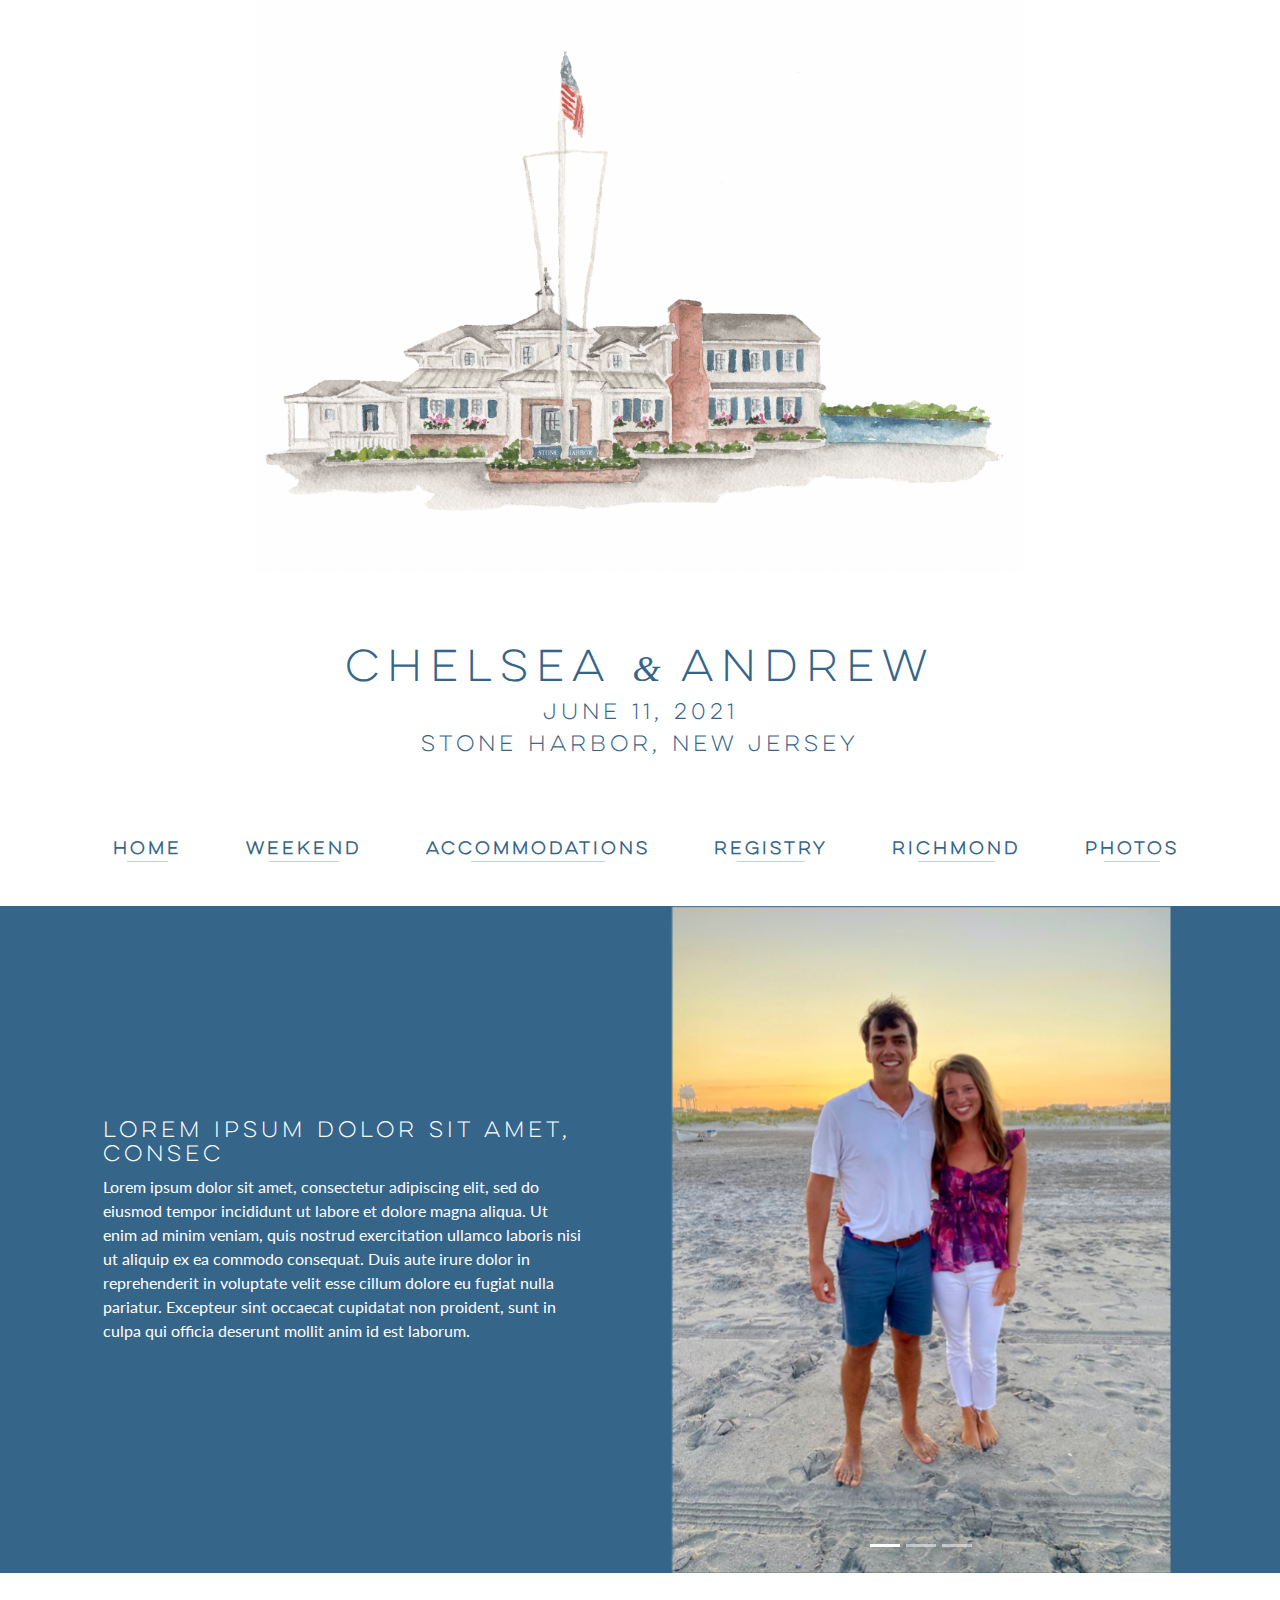
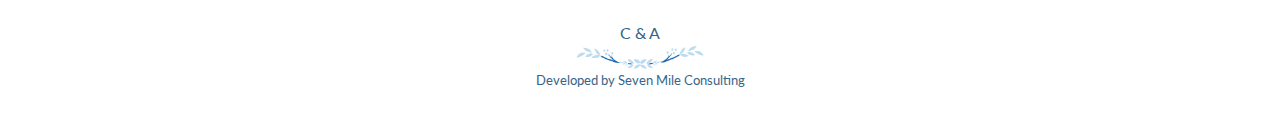
==== index.html @ e3ecc746 "first commit" ====
<!DOCTYPE html>
<html lang="en">
<head><meta charset="utf-8"><meta name="viewport" content="width=device-width, initial-scale=1.0, shrink-to-fit=no"><meta name="description" content="The wedding website of Chelsea Schuster and Andrew Hickman.  Chelsea and Andrew Hickman wedding."><meta name="author" content="Seven Mile Consulting">
	<title>Chelsea Schuster and Andrew Hickman Wedding Website</title>
	<!-- Bootstrap core CSS -->
	<link href="vendor/bootstrap/css/bootstrap.min.css" rel="stylesheet" /><!-- Custom fonts for this template -->
	<link href="https://fonts.googleapis.com/css?family=Catamaran:100,200,300,400,500,600,700,800,900" rel="stylesheet" />
	<link href="https://fonts.googleapis.com/css?family=Lato:100,100i,300,300i,400,400i,700,700i,900,900i" rel="stylesheet" /><!-- Custom styles for this template -->
	<link href="css/one-page-wonder.min.css" rel="stylesheet" type="text/css" /><!-- Favicon for browser tab-->
	<link href="img/chessyFavicon.png" rel="icon" type="image/png" />
</head>
<body><!-- Navigation -->
<div class="text-center">
 <img id="heroTop" src="img/shyc.png"/>
</div>

<header class="masthead text-center text-white">
<div class="masthead-content" id="maddieward">
<h class="container">
<h1 class="heroText">Chelsea <span class="amp">&amp;</span> Andrew</h1>

<h5 class="heroText">June 11, 2021</h5>

<h5 class="heroText">Stone Harbor, New Jersey</h5>
</header>


<nav class="navbar navbar-expand-lg navbar-dark navbar-custom">
<div class="container"><button aria-controls="navbarResponsive" aria-expanded="false" aria-label="Toggle navigation" class="navbar-toggler" data-target="#navbarResponsive" data-toggle="collapse" type="button"><!--<span class="navbar-toggler-icon"></span>--></button>
<div class="mobileMenu"></div>

<div class="mobileMenu"></div>

<div class="mobileMenu"></div>

<div class="collapse navbar-collapse" id="navbarResponsive">
<ul class="navbar-nav customNav">
	<li class="nav-item"><a class="nav-link" href="index.html">Home</a></li>
	<li class="nav-item"><a class="nav-link" href="weekend.html">Weekend</a></li>
	<li class="nav-item"><a class="nav-link" href="accommodations.html">Accommodations</a></li>
	<li class="nav-item"><a class="nav-link" href="registry.html">Registry</a></li>
	<li class="nav-item"><a class="nav-link" href="richmond.html">Richmond</a></li>
	<li class="nav-item"><a class="nav-link" href="photos.html">Photos</a></li>
</ul>
</div>
</div>
</nav>

<section class="ourStory sectionClass">
<div class="container">
<div class="row align-items-center">
<div class="col-lg-6 order-lg-1">
<div class="p-5">
<h5 class="sectionHeaders ourStoryHeader">Lorem ipsum dolor sit amet, consec</h5>

<p class="ourStoryParagraph">Lorem ipsum dolor sit amet, consectetur adipiscing elit, sed do eiusmod tempor incididunt ut labore et dolore magna aliqua. Ut enim ad minim veniam, quis nostrud exercitation ullamco laboris nisi ut aliquip ex ea commodo consequat. Duis aute irure dolor in reprehenderit in voluptate velit esse cillum dolore eu fugiat nulla pariatur. Excepteur sint occaecat cupidatat non proident, sunt in culpa qui officia deserunt mollit anim id est laborum.</p>
</div>
</div>

<div class="col-lg-6 order-lg-1">
<div class="carousel slide" data-ride="carousel" id="carouselExampleIndicators">
<ol class="carousel-indicators">
	<li class="active" data-slide-to="0" data-target="#carouselExampleIndicators"></li>
	<li data-slide-to="1" data-target="#carouselExampleIndicators"></li>
	<li data-slide-to="2" data-target="#carouselExampleIndicators"></li>
</ol>

<div class="carousel-inner">
<div class="carousel-item active"><img alt="First slide" class="d-block w-100" src="img/carousel1.png" /></div>

<div class="carousel-item"><img alt="Second slide" class="d-block w-100" src="img/carousel2.png" /></div>

<div class="carousel-item"><img alt="Third slide" class="d-block w-100" src="img/carousel3.png" /></div>
</div>
<a class="carousel-control-prev" data-slide="prev" href="#carouselExampleIndicators" role="button"><span class="sr-only">Previous</span> </a> <a class="carousel-control-next" data-slide="next" href="#carouselExampleIndicators" role="button"> <span class="sr-only">Next</span> </a></div>
</div>
</div>
</div>
</section>
<!-- Footer -->

<footer class="py-5 bg-footer">
<div class="container">
<p class="text-center footerP">C &amp; A</p>
<img class="stemsFooter" src="img/flowerStemsHrz.png" />
<p class="m-0 text-center small footerP">Developed by Seven Mile Consulting</p>
</div>
<!-- /.container --></footer>
<!-- Bootstrap core JavaScript --><script src="vendor/jquery/jquery.min.js"></script><script src="vendor/bootstrap/js/bootstrap.bundle.min.js"></script><script src="index.js"></script></body>
</html>
---- css/one-page-wonder.min.css ----
@media only screen and (max-width: 575px) {.ourStory{ padding-top:40px !important;}      .rowHeaders{font-size:22px;font-weight:450;}      .weekendHeader     {font-size:1.5rem;font-weight:bold;}      .sectionClass     {padding-top:100px;}      .ourStoryParagraph     {padding-left:40px;padding-right:40px;}      .ourStoryHeader     {padding-left:40px;padding-right:40px;}      .text-center     {padding-left:10px;padding-right:10px;}      .p-5     {padding:0 !important;}      .weekendCols     {padding-left:20px;padding-top:25px;padding-bottom:25px;}      .photoCols     {padding-top:0px !important;padding-bottom:0px !important;}      .schedRows hr{width: 60%;border-bottom:1px solid rgb(190,211,228);}      .schedContainers   {margin-top:0px;}    .customNav{padding-left:11px !important;}    .photosPhotoWrapper   {padding-top:50px;width: 95vw;height: 100%;overflow: hidden;}    .photosPhoto   {background-size: cover;background-repeat: no-repeat;width: 90vw;height: 100vw;margin: 0 auto;}    .photoText{display:none;}    .photoTextMobile{padding-top:10px;font-size:20px;}    .schedRows   {margin-bottom:0px;}    }        @media only screen and (min-width: 576px) {.ourStory{ padding-top:0px !important;}      .rowHeaders   {font-size:25px;}      .sectionClass     {padding-top:50px;}    .schedRows   {margin-bottom:50px;}      .customNav{padding-left:11px !important;}      .col-sm-6     {max-width:100%;}    .photoText{display:none;}      .photoTextMobile{padding-top:10px;font-size:20px;}    .photosPhotoWrapper   {width: 500px;height: 575px;overflow: hidden;}    .photosPhoto   {background-size: cover;background-repeat: no-repeat;width: 500px;height: 500px;margin: 0 auto;}      .rightCol   {border-left:1px solid rgb(54,101,138);padding-top:0px;}    #carouselExampleIndicators   {width: 500px;margin:0 auto;}    }        @media only screen and (min-width: 768px) {.photosPhotoWrapper { width: 500px;height: 575px;overflow: hidden;}    .photosPhoto   {background-size: cover;background-repeat: no-repeat;width: 500px;height: 500px;margin: 0 auto;}    }         @media only screen and (min-width: 992px) {.rowHeaders { font-size:28px;}            .col-sm-6     {max-width:50%;}   .customNav  {margin:0 auto;padding-left:11px !important;}    .photosPhotoWrapper   {width: 500px;height: 500px;overflow: hidden;}    .photosPhoto   {background-size: cover;background-repeat: no-repeat;width: 500px;height: 500px;margin: 0 auto;}      #heroTop     {width:600px;}      #heroBottom     {width:500px;margin-top:-40px;}      header.masthead{padding-top:100px;padding-bottom: 5rem;}      header.masthead .masthead-content .masthead-heading{font-size: 4rem;}      header.masthead .masthead-content .masthead-subheading{font-size: 2rem;}      .nav-link     {padding-left:2rem !important;padding-right:2rem !important;}      .nav-link:after     {content: "";display: block;margin: 0 auto;width: 60%;margin-bottom: 20px;border-bottom:1px solid rgb(190,211,228);}      .photoText{display:block;}    .schedContainers   {margin-top:10%;}    .navbar-custom{padding-top: 1rem;padding-bottom: 1rem;background-color: rgba(255,255,255, 0.7);}        .navbar-custom .navbar-brand{text-transform: uppercase;font-size: 1rem;letter-spacing: 0.1rem;font-weight: 600;color:rgb(54,101,138);}        .navbar-custom .navbar-nav .nav-item .nav-link{text-transform: uppercase;font-size: 1rem;font-weight: 600;color:rgb(54,101,138);font-family:'LuloCleanOne';}    }         @media only screen and (min-width: 1200px) {}            @font-face {font-family: LuloCleanOne;src: url(../fonts/LuloCleanOne.otf) format("opentype");;}    html,body{overflow-x: hidden;font-family: 'Lato';}        h1,    h2,    h3,    h4,    h5,    h6{font-family: 'LuloCleanOne';}        .btn-xl{text-transform: uppercase;padding: 1.5rem 3rem;font-size: 0.9rem;font-weight: 700;letter-spacing: 0.1rem;}        .bg-footer > div > p{color:rgb(46,46,46);}        .rounded-pill{border-radius: 5rem;}        .navbar-custom{padding-top: 1rem;padding-bottom: 1rem;background-color: rgba(255,255,255, 0.7);}        .navbar-custom .navbar-brand{text-transform: uppercase;font-size: 1rem;letter-spacing: 0.1rem;font-weight: 600;color:rgb(54,101,138);}        .navbar-custom .navbar-nav .nav-item .nav-link{text-transform: uppercase;font-size: 1rem;font-weight: 600;color:rgb(54,101,138);font-family:'LuloCleanOne';}        header.masthead{position: relative;overflow: hidden;padding-top:72px;padding-bottom: 3rem;background-color:white;}        #heroTop   {width:60vw;}        #heroBottom   {width:50vw;margin-top:-5px;}        header.masthead .masthead-content{z-index: 1;position: relative;}        header.masthead .masthead-content .masthead-heading{font-size: 3rem;color:rgba(54,101,138, 0.7);}        header.masthead .masthead-content .masthead-subheading{font-size: 1.5rem;color:rgba(190, 211, 228, 0.7);}    .bg-primary{background-color: #ee0979 !important;}        .btn-primary{background-color: #ee0979;border-color: #ee0979;}        .btn-primary:active, .btn-primary:focus, .btn-primary:hover{background-color: #bd0760 !important;border-color: #bd0760 !important;}        .btn-primary:focus{box-shadow: 0 0 0 0.2rem rgba(238, 9, 121, 0.5);}        .btn-secondary{background-color: #ff6a00;border-color: #ff6a00;}        .btn-secondary:active, .btn-secondary:focus, .btn-secondary:hover{background-color: #cc5500 !important;border-color: #cc5500 !important;}        .btn-secondary:focus{box-shadow: 0 0 0 0.2rem rgba(255, 106, 0, 0.5);}        .ourStory   {background-color:rgb(54,101,138);color:white;}        .weekend   {background-color:white;color:rgb(54,101,138);}        .Accommodations   {color:rgb(54,101,138);}        .registry   {color:rgb(54,101,138);}        .photos   {color:rgb(54,101,138);}    .map   {color:rgb(54,101,138);}        .iframeClass   {pointer-events:none;}        .iframeClass   {width:100%;}        .weekendHeader   {text-align:center;}      .heroText   {color:rgb(54,101,138);font-family:'LuloCleanOne';position:relative;}        .sectionHeaders   {color:white;font-family:'LuloCleanOne';}    .mobileMenu   {width: 35px;height: 5px;background-color: rgb(54,101,138);margin: 6px 0;}    .navbar-toggler   {outline-color:transparent !important;}    .collapsed   {outline-color:transparent !important;}    #carouselExampleIndicators   {margin:0 auto;}    .stemsBottom   {display:block;margin:0 auto;width:20vw;padding-bottom:5px;}    .rowText   {font-size:18px;color:rgb(54,101,138);}    .weekendCols   {text-align: center;margin:0 auto;}    .richmondCols   {text-align: center;padding-right:50px;padding-left:50px;}    .richmondContainers:after   {content: "";display: block;margin: 0 auto;width: 60%;margin-bottom: 20px;border-bottom:1px solid rgb(190,211,228);}    .stemsFooter   {transform:rotate(180deg);width:10vw;display:block;margin:0 auto;}    .footerP   {color:rgb(54,101,138) !important;margin-bottom:0 !important;}    .buttonCal   {width:50%;background: 0 0;border: 1px solid rgb(54,101,138);color:rgb(54,101,138);margin:5px;}    .buttonReg   {width:50%;background: 0 0;border: 1px solid rgb(54,101,138);background-color:rgb(54,101,138);color:white;margin:5px;}    .buttonReg:hover   {color:white;text-decoration:none;}    .row   {margin-right:0px;}    .schedPhotoWrapper   {width: 150px;height: 150px;border-radius: 50%;overflow: hidden;margin: 0 auto 30px auto;}        .schedPhoto   {background-size: cover;background-position: center;background-repeat: no-repeat;width: 150px;height: 150px;margin: auto;}    .regPhotoWrapper   {width: 200px;height: 200px;overflow: hidden;margin: 0 auto 30px auto;}    .regPhoto   {background-size: cover;background-position: center;background-repeat: no-repeat;width: 200px;height: 200px;margin: auto;}    .photosCenter   {background-position: center;}    .photosBottom   {background-position: center bottom;}    .photosTop   {background-position: center top;}        .photoText   {padding-top:40%;}    .amp{font-family:Baskerville,"Goudy Old Style","Palatino","Book Antiqua",serif;font-size:90%;font-style:italic;}   .container{padding-left:0px;padding-right:0px;}   .col-lg-6{padding-left:0px;padding-right:0px;}   .richmondText  {font-size:14px;font-style:italic;}
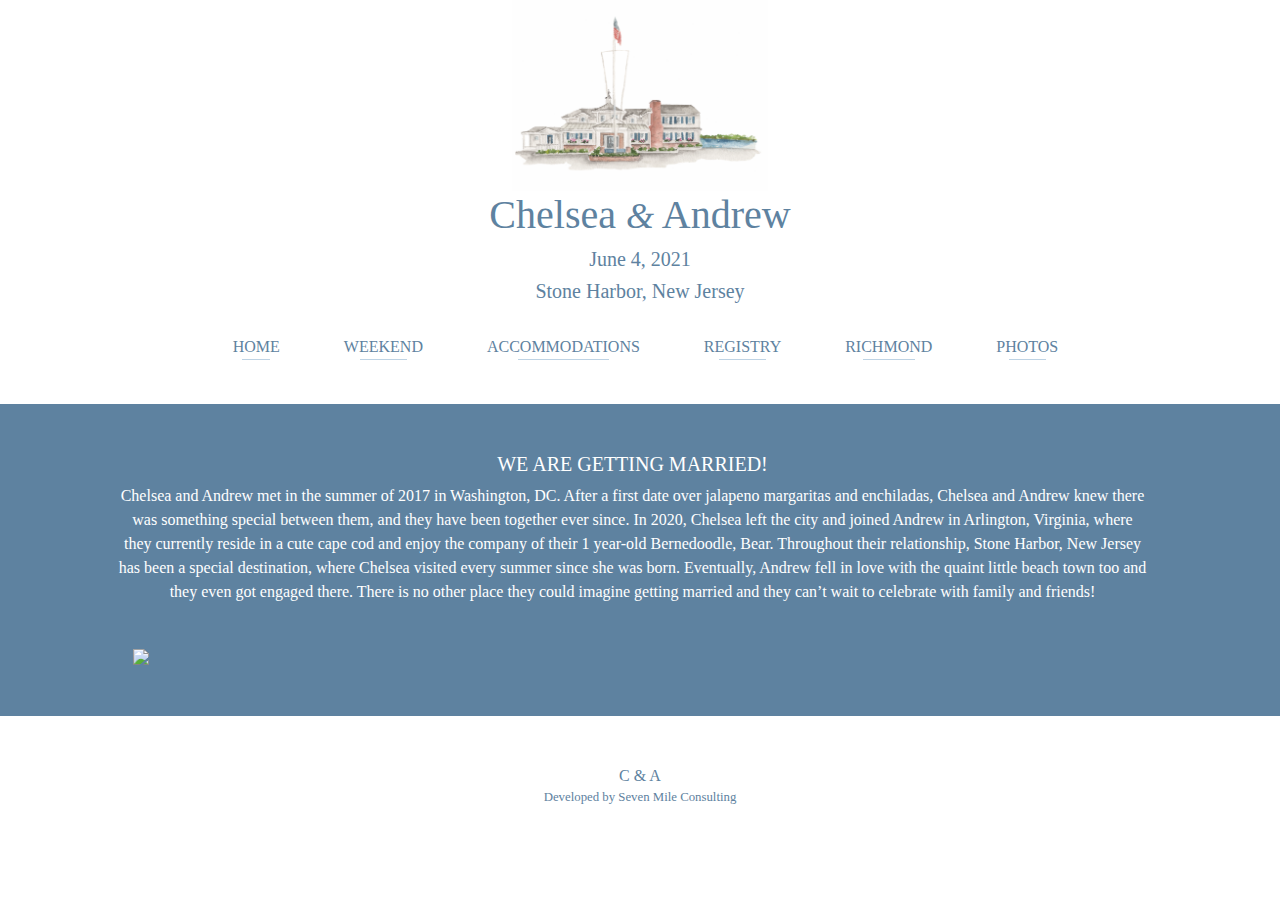
==== commit 8d75bb5b: "first round of changes" ====
--- a/index.html
+++ b/index.html
@@ -10,79 +10,78 @@
 	<link href="img/chessyFavicon.png" rel="icon" type="image/png" />
 </head>
 <body><!-- Navigation -->
+
+<header class="text-center text-white">
+
 <div class="text-center">
- <img id="heroTop" src="img/shyc.png"/>
-</div>
-
-<header class="masthead text-center text-white">
+	<img class="clubhouseimg" src="img/shyc.png"/>
+   </div>
+   
 <div class="masthead-content" id="maddieward">
 <h class="container">
 <h1 class="heroText">Chelsea <span class="amp">&amp;</span> Andrew</h1>
 
-<h5 class="heroText">June 11, 2021</h5>
+<h5 class="heroText">June 4, 2021</h5>
 
 <h5 class="heroText">Stone Harbor, New Jersey</h5>
 </header>
 
-
 <nav class="navbar navbar-expand-lg navbar-dark navbar-custom">
-<div class="container"><button aria-controls="navbarResponsive" aria-expanded="false" aria-label="Toggle navigation" class="navbar-toggler" data-target="#navbarResponsive" data-toggle="collapse" type="button"><!--<span class="navbar-toggler-icon"></span>--></button>
-<div class="mobileMenu"></div>
-
-<div class="mobileMenu"></div>
-
-<div class="mobileMenu"></div>
-
-<div class="collapse navbar-collapse" id="navbarResponsive">
-<ul class="navbar-nav customNav">
-	<li class="nav-item"><a class="nav-link" href="index.html">Home</a></li>
-	<li class="nav-item"><a class="nav-link" href="weekend.html">Weekend</a></li>
-	<li class="nav-item"><a class="nav-link" href="accommodations.html">Accommodations</a></li>
-	<li class="nav-item"><a class="nav-link" href="registry.html">Registry</a></li>
-	<li class="nav-item"><a class="nav-link" href="richmond.html">Richmond</a></li>
-	<li class="nav-item"><a class="nav-link" href="photos.html">Photos</a></li>
-</ul>
-</div>
-</div>
-</nav>
+	<div class="container">
+	  <button class="navbar-toggler" type="button" data-toggle="collapse" data-target="#navbarResponsive" aria-controls="navbarResponsive" aria-expanded="false" aria-label="Toggle navigation">
+		<!--<span class="navbar-toggler-icon"></span>-->
+		  <div class="mobileMenu"></div>
+		  <div class="mobileMenu"></div>
+		  <div class="mobileMenu"></div>
+	  </button>
+	  <div class="collapse navbar-collapse" id="navbarResponsive">
+		<ul class="navbar-nav customNav">
+		  <li class="nav-item">
+			  <a class="nav-link" href="index.html">Home</a>
+		  </li>
+		  <li class="nav-item">
+			<a class="nav-link" href="weekend.html">Weekend</a>
+		  </li>
+		  <li class="nav-item">
+			<a class="nav-link" href="accommodations.html">Accommodations</a>
+		  </li>
+		  <li class="nav-item">
+			<a class="nav-link" href="registry.html">Registry</a>
+		  </li>
+		  <li class="nav-item">
+			<a class="nav-link" href="richmond.html">Richmond</a>
+		  </li>
+		  <li class="nav-item">
+			  <a class="nav-link" href="photos.html">Photos</a>
+			</li>
+		</ul>
+	  </div>
+	</div>
+  </nav>
 
 <section class="ourStory sectionClass">
 <div class="container">
-<div class="row align-items-center">
-<div class="col-lg-6 order-lg-1">
-<div class="p-5">
-<h5 class="sectionHeaders ourStoryHeader">Lorem ipsum dolor sit amet, consec</h5>
+	<div class="row align-items-center">
+	<div class="col-lg-12 order-lg-1">
+	<div class="p-5">
+	<h5 class="sectionHeaders ourStoryHeader text-center">WE ARE GETTING MARRIED!</h5>
 
-<p class="ourStoryParagraph">Lorem ipsum dolor sit amet, consectetur adipiscing elit, sed do eiusmod tempor incididunt ut labore et dolore magna aliqua. Ut enim ad minim veniam, quis nostrud exercitation ullamco laboris nisi ut aliquip ex ea commodo consequat. Duis aute irure dolor in reprehenderit in voluptate velit esse cillum dolore eu fugiat nulla pariatur. Excepteur sint occaecat cupidatat non proident, sunt in culpa qui officia deserunt mollit anim id est laborum.</p>
+	<p class="ourStoryParagraph text-center">Chelsea and Andrew met in the summer of 2017 in Washington, DC. After a first date over jalapeno margaritas and enchiladas, Chelsea and Andrew knew there was something special between them, and they have been together ever since. In 2020, Chelsea left the city and joined Andrew in Arlington, Virginia, where they currently reside in a cute cape cod and enjoy the company of their 1 year-old Bernedoodle, Bear. Throughout their relationship, Stone Harbor, New Jersey has been a special destination, where Chelsea visited every summer since she was born. Eventually, Andrew fell in love with the quaint little beach town too and they even got engaged there. There is no other place they could imagine getting married and they can’t wait to celebrate with family and friends! </p>
+	<br>
+	<div class="col-lg-12 order-lg-1">
+		<img class="boatPicHome text-center" src='img/chelsea-andrew-peeks-014.jpg'></img>
+	</div>
+</div>		
+</div>
 </div>
 </div>
 
-<div class="col-lg-6 order-lg-1">
-<div class="carousel slide" data-ride="carousel" id="carouselExampleIndicators">
-<ol class="carousel-indicators">
-	<li class="active" data-slide-to="0" data-target="#carouselExampleIndicators"></li>
-	<li data-slide-to="1" data-target="#carouselExampleIndicators"></li>
-	<li data-slide-to="2" data-target="#carouselExampleIndicators"></li>
-</ol>
-
-<div class="carousel-inner">
-<div class="carousel-item active"><img alt="First slide" class="d-block w-100" src="img/carousel1.png" /></div>
-
-<div class="carousel-item"><img alt="Second slide" class="d-block w-100" src="img/carousel2.png" /></div>
-
-<div class="carousel-item"><img alt="Third slide" class="d-block w-100" src="img/carousel3.png" /></div>
-</div>
-<a class="carousel-control-prev" data-slide="prev" href="#carouselExampleIndicators" role="button"><span class="sr-only">Previous</span> </a> <a class="carousel-control-next" data-slide="next" href="#carouselExampleIndicators" role="button"> <span class="sr-only">Next</span> </a></div>
-</div>
-</div>
-</div>
 </section>
 <!-- Footer -->
 
 <footer class="py-5 bg-footer">
 <div class="container">
 <p class="text-center footerP">C &amp; A</p>
-<img class="stemsFooter" src="img/flowerStemsHrz.png" />
 <p class="m-0 text-center small footerP">Developed by Seven Mile Consulting</p>
 </div>
 <!-- /.container --></footer>
--- a/css/one-page-wonder.min.css
+++ b/css/one-page-wonder.min.css
@@ -1 +1 @@
-         @media only screen and (max-width: 575px) {.ourStory{ padding-top:40px !important;}      .rowHeaders{font-size:22px;font-weight:450;}      .weekendHeader     {font-size:1.5rem;font-weight:bold;}      .sectionClass     {padding-top:100px;}      .ourStoryParagraph     {padding-left:40px;padding-right:40px;}      .ourStoryHeader     {padding-left:40px;padding-right:40px;}      .text-center     {padding-left:10px;padding-right:10px;}      .p-5     {padding:0 !important;}      .weekendCols     {padding-left:20px;padding-top:25px;padding-bottom:25px;}      .photoCols     {padding-top:0px !important;padding-bottom:0px !important;}      .schedRows hr{width: 60%;border-bottom:1px solid rgb(190,211,228);}      .schedContainers   {margin-top:0px;}    .customNav{padding-left:11px !important;}    .photosPhotoWrapper   {padding-top:50px;width: 95vw;height: 100%;overflow: hidden;}    .photosPhoto   {background-size: cover;background-repeat: no-repeat;width: 90vw;height: 100vw;margin: 0 auto;}    .photoText{display:none;}    .photoTextMobile{padding-top:10px;font-size:20px;}    .schedRows   {margin-bottom:0px;}    }        @media only screen and (min-width: 576px) {.ourStory{ padding-top:0px !important;}      .rowHeaders   {font-size:25px;}      .sectionClass     {padding-top:50px;}    .schedRows   {margin-bottom:50px;}      .customNav{padding-left:11px !important;}      .col-sm-6     {max-width:100%;}    .photoText{display:none;}      .photoTextMobile{padding-top:10px;font-size:20px;}    .photosPhotoWrapper   {width: 500px;height: 575px;overflow: hidden;}    .photosPhoto   {background-size: cover;background-repeat: no-repeat;width: 500px;height: 500px;margin: 0 auto;}      .rightCol   {border-left:1px solid rgb(54,101,138);padding-top:0px;}    #carouselExampleIndicators   {width: 500px;margin:0 auto;}    }        @media only screen and (min-width: 768px) {.photosPhotoWrapper { width: 500px;height: 575px;overflow: hidden;}    .photosPhoto   {background-size: cover;background-repeat: no-repeat;width: 500px;height: 500px;margin: 0 auto;}    }         @media only screen and (min-width: 992px) {.rowHeaders { font-size:28px;}            .col-sm-6     {max-width:50%;}   .customNav  {margin:0 auto;padding-left:11px !important;}    .photosPhotoWrapper   {width: 500px;height: 500px;overflow: hidden;}    .photosPhoto   {background-size: cover;background-repeat: no-repeat;width: 500px;height: 500px;margin: 0 auto;}      #heroTop     {width:600px;}      #heroBottom     {width:500px;margin-top:-40px;}      header.masthead{padding-top:100px;padding-bottom: 5rem;}      header.masthead .masthead-content .masthead-heading{font-size: 4rem;}      header.masthead .masthead-content .masthead-subheading{font-size: 2rem;}      .nav-link     {padding-left:2rem !important;padding-right:2rem !important;}      .nav-link:after     {content: "";display: block;margin: 0 auto;width: 60%;margin-bottom: 20px;border-bottom:1px solid rgb(190,211,228);}      .photoText{display:block;}    .schedContainers   {margin-top:10%;}    .navbar-custom{padding-top: 1rem;padding-bottom: 1rem;background-color: rgba(255,255,255, 0.7);}        .navbar-custom .navbar-brand{text-transform: uppercase;font-size: 1rem;letter-spacing: 0.1rem;font-weight: 600;color:rgb(54,101,138);}        .navbar-custom .navbar-nav .nav-item .nav-link{text-transform: uppercase;font-size: 1rem;font-weight: 600;color:rgb(54,101,138);font-family:'LuloCleanOne';}    }         @media only screen and (min-width: 1200px) {}            @font-face {font-family: LuloCleanOne;src: url(../fonts/LuloCleanOne.otf) format("opentype");;}    html,body{overflow-x: hidden;font-family: 'Lato';}        h1,    h2,    h3,    h4,    h5,    h6{font-family: 'LuloCleanOne';}        .btn-xl{text-transform: uppercase;padding: 1.5rem 3rem;font-size: 0.9rem;font-weight: 700;letter-spacing: 0.1rem;}        .bg-footer > div > p{color:rgb(46,46,46);}        .rounded-pill{border-radius: 5rem;}        .navbar-custom{padding-top: 1rem;padding-bottom: 1rem;background-color: rgba(255,255,255, 0.7);}        .navbar-custom .navbar-brand{text-transform: uppercase;font-size: 1rem;letter-spacing: 0.1rem;font-weight: 600;color:rgb(54,101,138);}        .navbar-custom .navbar-nav .nav-item .nav-link{text-transform: uppercase;font-size: 1rem;font-weight: 600;color:rgb(54,101,138);font-family:'LuloCleanOne';}        header.masthead{position: relative;overflow: hidden;padding-top:72px;padding-bottom: 3rem;background-color:white;}        #heroTop   {width:60vw;}        #heroBottom   {width:50vw;margin-top:-5px;}        header.masthead .masthead-content{z-index: 1;position: relative;}        header.masthead .masthead-content .masthead-heading{font-size: 3rem;color:rgba(54,101,138, 0.7);}        header.masthead .masthead-content .masthead-subheading{font-size: 1.5rem;color:rgba(190, 211, 228, 0.7);}    .bg-primary{background-color: #ee0979 !important;}        .btn-primary{background-color: #ee0979;border-color: #ee0979;}        .btn-primary:active, .btn-primary:focus, .btn-primary:hover{background-color: #bd0760 !important;border-color: #bd0760 !important;}        .btn-primary:focus{box-shadow: 0 0 0 0.2rem rgba(238, 9, 121, 0.5);}        .btn-secondary{background-color: #ff6a00;border-color: #ff6a00;}        .btn-secondary:active, .btn-secondary:focus, .btn-secondary:hover{background-color: #cc5500 !important;border-color: #cc5500 !important;}        .btn-secondary:focus{box-shadow: 0 0 0 0.2rem rgba(255, 106, 0, 0.5);}        .ourStory   {background-color:rgb(54,101,138);color:white;}        .weekend   {background-color:white;color:rgb(54,101,138);}        .Accommodations   {color:rgb(54,101,138);}        .registry   {color:rgb(54,101,138);}        .photos   {color:rgb(54,101,138);}    .map   {color:rgb(54,101,138);}        .iframeClass   {pointer-events:none;}        .iframeClass   {width:100%;}        .weekendHeader   {text-align:center;}      .heroText   {color:rgb(54,101,138);font-family:'LuloCleanOne';position:relative;}        .sectionHeaders   {color:white;font-family:'LuloCleanOne';}    .mobileMenu   {width: 35px;height: 5px;background-color: rgb(54,101,138);margin: 6px 0;}    .navbar-toggler   {outline-color:transparent !important;}    .collapsed   {outline-color:transparent !important;}    #carouselExampleIndicators   {margin:0 auto;}    .stemsBottom   {display:block;margin:0 auto;width:20vw;padding-bottom:5px;}    .rowText   {font-size:18px;color:rgb(54,101,138);}    .weekendCols   {text-align: center;margin:0 auto;}    .richmondCols   {text-align: center;padding-right:50px;padding-left:50px;}    .richmondContainers:after   {content: "";display: block;margin: 0 auto;width: 60%;margin-bottom: 20px;border-bottom:1px solid rgb(190,211,228);}    .stemsFooter   {transform:rotate(180deg);width:10vw;display:block;margin:0 auto;}    .footerP   {color:rgb(54,101,138) !important;margin-bottom:0 !important;}    .buttonCal   {width:50%;background: 0 0;border: 1px solid rgb(54,101,138);color:rgb(54,101,138);margin:5px;}    .buttonReg   {width:50%;background: 0 0;border: 1px solid rgb(54,101,138);background-color:rgb(54,101,138);color:white;margin:5px;}    .buttonReg:hover   {color:white;text-decoration:none;}    .row   {margin-right:0px;}    .schedPhotoWrapper   {width: 150px;height: 150px;border-radius: 50%;overflow: hidden;margin: 0 auto 30px auto;}        .schedPhoto   {background-size: cover;background-position: center;background-repeat: no-repeat;width: 150px;height: 150px;margin: auto;}    .regPhotoWrapper   {width: 200px;height: 200px;overflow: hidden;margin: 0 auto 30px auto;}    .regPhoto   {background-size: cover;background-position: center;background-repeat: no-repeat;width: 200px;height: 200px;margin: auto;}    .photosCenter   {background-position: center;}    .photosBottom   {background-position: center bottom;}    .photosTop   {background-position: center top;}        .photoText   {padding-top:40%;}    .amp{font-family:Baskerville,"Goudy Old Style","Palatino","Book Antiqua",serif;font-size:90%;font-style:italic;}   .container{padding-left:0px;padding-right:0px;}   .col-lg-6{padding-left:0px;padding-right:0px;}   .richmondText  {font-size:14px;font-style:italic;}+         @media only screen and (max-width: 575px) {.clubhouseimg { width:50vw;}      .ourStory{padding-top:40px !important;}      .rowHeaders{font-size:22px;font-weight:450;}      .weekendHeader     {font-size:1.5rem;font-weight:bold;}      .sectionClass     {padding-top:100px;}      .ourStoryParagraph     {padding-left:40px;padding-right:40px;}      .ourStoryHeader     {padding-left:40px;padding-right:40px;}      .text-center     {padding-left:10px;padding-right:10px;}      .p-5     {padding:0 !important;}      .weekendCols     {padding-left:20px;padding-top:25px;padding-bottom:25px;}      .photoCols     {padding-top:0px !important;padding-bottom:0px !important;}      .schedRows hr{width: 60%;border-bottom:1px solid rgb(190,211,228);}      .schedContainers   {margin-top:0px;}    .customNav{padding-left:11px !important;}    .photosPhotoWrapper   {padding-top:50px;width: 95vw;height: 100%;overflow: hidden;}    .photosPhoto   {background-size: cover;background-repeat: no-repeat;width: 90vw;height: 100vw;margin: 0 auto;}    .photoText{display:none;}    .photoTextMobile{padding-top:10px;font-size:20px;}    .schedRows   {margin-bottom:0px;}    }        @media only screen and (min-width: 576px) {.clubhouseimg { width:40vw;}      .ourStory{padding-top:0px !important;}      .rowHeaders   {font-size:25px;}      .sectionClass     {padding-top:50px;}    .schedRows   {margin-bottom:50px;}      .customNav{padding-left:11px !important;}      .col-sm-6     {max-width:100%;}    .photoText{display:none;}      .photoTextMobile{padding-top:10px;font-size:20px;}    .photosPhotoWrapper   {width: 500px;height: 575px;overflow: hidden;}    .photosPhoto   {background-size: cover;background-repeat: no-repeat;width: 500px;height: 500px;margin: 0 auto;}      .rightCol   {border-left:1px solid #5E82A0;padding-top:0px;}    #carouselExampleIndicators   {width: 500px;margin:0 auto;}    }        @media only screen and (min-width: 768px) {.clubhouseimg { width:25vw;}    .photosPhotoWrapper   {width: 500px;height: 575px;overflow: hidden;}    .photosPhoto   {background-size: cover;background-repeat: no-repeat;width: 500px;height: 500px;margin: 0 auto;}    }         @media only screen and (min-width: 992px) {.clubhouseimg { width:20vw;}    .rowHeaders   {font-size:28px;}            .col-sm-6     {max-width:50%;}   .customNav  {margin:0 auto;padding-left:11px !important;}    .photosPhotoWrapper   {width: 500px;height: 500px;overflow: hidden;}    .photosPhoto   {background-size: cover;background-repeat: no-repeat;width: 500px;height: 500px;margin: 0 auto;}      #heroTop     {width:600px;}      #heroBottom     {width:500px;margin-top:-40px;}      header.masthead{padding-top:100px;padding-bottom: 5rem;}      header.masthead .masthead-content .masthead-heading{font-size: 4rem;}      header.masthead .masthead-content .masthead-subheading{font-size: 2rem;}      .nav-link     {padding-left:2rem !important;padding-right:2rem !important;}      .nav-link:after     {content: "";display: block;margin: 0 auto;width: 60%;margin-bottom: 20px;border-bottom:1px solid rgb(190,211,228);}      .photoText{display:block;}    .schedContainers   {margin-top:10%;}    .navbar-custom{padding-top: 1rem;padding-bottom: 1rem;background-color: rgba(255,255,255, 0.7);}        .navbar-custom .navbar-brand{text-transform: uppercase;font-size: 1rem;letter-spacing: 0.1rem;font-weight: 500;color:#5E82A0;}        .navbar-custom .navbar-nav .nav-item .nav-link{text-transform: uppercase;font-size: 1rem;font-weight: 500;color:#5E82A0;font-family:Baskerville,"Goudy Old Style","Palatino","Book Antiqua",serif;}    }         @media only screen and (min-width: 1200px) {}    .boatPicHome   {width:100%;}        @font-face {font-family:Baskerville,"Goudy Old Style","Palatino","Book Antiqua",serif;src: url(../fonts/LuloCleanOne.otf) format("opentype");;}    html,body{overflow-x: hidden;font-family:Baskerville,"Goudy Old Style","Palatino","Book Antiqua",serif;}        h1,    h2,    h3,    h4,    h5,    h6{font-family:Baskerville,"Goudy Old Style","Palatino","Book Antiqua",serif;}        .btn-xl{text-transform: uppercase;padding: 1.5rem 3rem;font-size: 0.9rem;font-weight: 700;letter-spacing: 0.1rem;}        .bg-footer > div > p{color:rgb(46,46,46);}        .rounded-pill{border-radius: 5rem;}        .navbar-custom{padding-top: 1rem;padding-bottom: 1rem;background-color: rgba(255,255,255, 0.7);}        .navbar-custom .navbar-brand{text-transform: uppercase;font-size: 1rem;letter-spacing: 0.1rem;font-weight: 500;color:#5E82A0;}        .navbar-custom .navbar-nav .nav-item .nav-link{text-transform: uppercase;font-size: 1rem;font-weight: 500;color:#5E82A0;font-family:Baskerville,"Goudy Old Style","Palatino","Book Antiqua",serif;}        header.masthead{position: relative;overflow: hidden;padding-top:72px;padding-bottom: 3rem;background-color:white;}        #heroTop   {width:60vw;}        #heroBottom   {width:50vw;margin-top:-5px;}        header.masthead .masthead-content{z-index: 1;position: relative;}        header.masthead .masthead-content .masthead-heading{font-size: 3rem;color:rgba(54,101,138, 0.7);}        header.masthead .masthead-content .masthead-subheading{font-size: 1.5rem;color:rgba(190, 211, 228, 0.7);}    .bg-primary{background-color: #ee0979 !important;}        .btn-primary{background-color: #ee0979;border-color: #ee0979;}        .btn-primary:active, .btn-primary:focus, .btn-primary:hover{background-color: #bd0760 !important;border-color: #bd0760 !important;}        .btn-primary:focus{box-shadow: 0 0 0 0.2rem rgba(238, 9, 121, 0.5);}        .btn-secondary{background-color: #ff6a00;border-color: #ff6a00;}        .btn-secondary:active, .btn-secondary:focus, .btn-secondary:hover{background-color: #cc5500 !important;border-color: #cc5500 !important;}        .btn-secondary:focus{box-shadow: 0 0 0 0.2rem rgba(255, 106, 0, 0.5);}        .ourStory   {background-color:#5E82A0;color:white;}        .weekend   {background-color:white;color:#5E82A0;}        .Accommodations   {color:#5E82A0;}        .registry   {color:#5E82A0;}        .photos   {color:#5E82A0;}    .map   {color:#5E82A0;}        .iframeClass   {pointer-events:none;}        .iframeClass   {width:100%;}        .weekendHeader   {text-align:center;}      .heroText   {color:#5E82A0;font-family:Baskerville,"Goudy Old Style","Palatino","Book Antiqua",serif;position:relative;}        .sectionHeaders   {color:white;font-family:Baskerville,"Goudy Old Style","Palatino","Book Antiqua",serif;}    .mobileMenu   {width: 35px;height: 5px;background-color: #5E82A0;margin: 6px 0;}    .navbar-toggler   {outline-color:transparent !important;}    .collapsed   {outline-color:transparent !important;}    #carouselExampleIndicators   {margin:0 auto;}    .stemsBottom   {display:block;margin:0 auto;width:20vw;padding-bottom:5px;}    .rowText   {font-size:18px;color:#5E82A0;}    .weekendCols   {text-align: center;margin:0 auto;}    .richmondCols   {text-align: center;padding-right:50px;padding-left:50px;}    .richmondContainers:after   {content: "";display: block;margin: 0 auto;width: 60%;margin-bottom: 20px;border-bottom:1px solid rgb(190,211,228);}    .footerP   {color:#5E82A0 !important;margin-bottom:0 !important;}    .buttonCal   {width:50%;background: 0 0;border: 1px solid #5E82A0;color:#5E82A0;margin:5px;}    .buttonReg   {width:50%;background: 0 0;border: 1px solid #5E82A0;background-color:#5E82A0;color:white;margin:5px;}    .buttonReg:hover   {color:white;text-decoration:none;}    .row   {margin-right:0px;}    .schedPhotoWrapper   {width: 150px;height: 150px;border-radius: 50%;overflow: hidden;margin: 0 auto 30px auto;}        .schedPhoto   {background-size: cover;background-position: center;background-repeat: no-repeat;width: 150px;height: 150px;margin: auto;}    .regPhotoWrapper   {width: 200px;height: 200px;overflow: hidden;margin: 0 auto 30px auto;}    .regPhoto   {background-size: cover;background-position: center;background-repeat: no-repeat;width: 200px;height: 200px;margin: auto;}    .photosCenter   {background-position: center;}    .photosBottom   {background-position: center bottom;}    .photosTop   {background-position: center top;}        .photoText   {padding-top:40%;}    .amp{font-family:Baskerville,"Goudy Old Style","Palatino","Book Antiqua",serif;font-size:90%;font-style:italic;}   .container{padding-left:0px;padding-right:0px;}   .col-lg-6{padding-left:0px;padding-right:0px;}   .richmondText  {font-size:14px;font-style:italic;}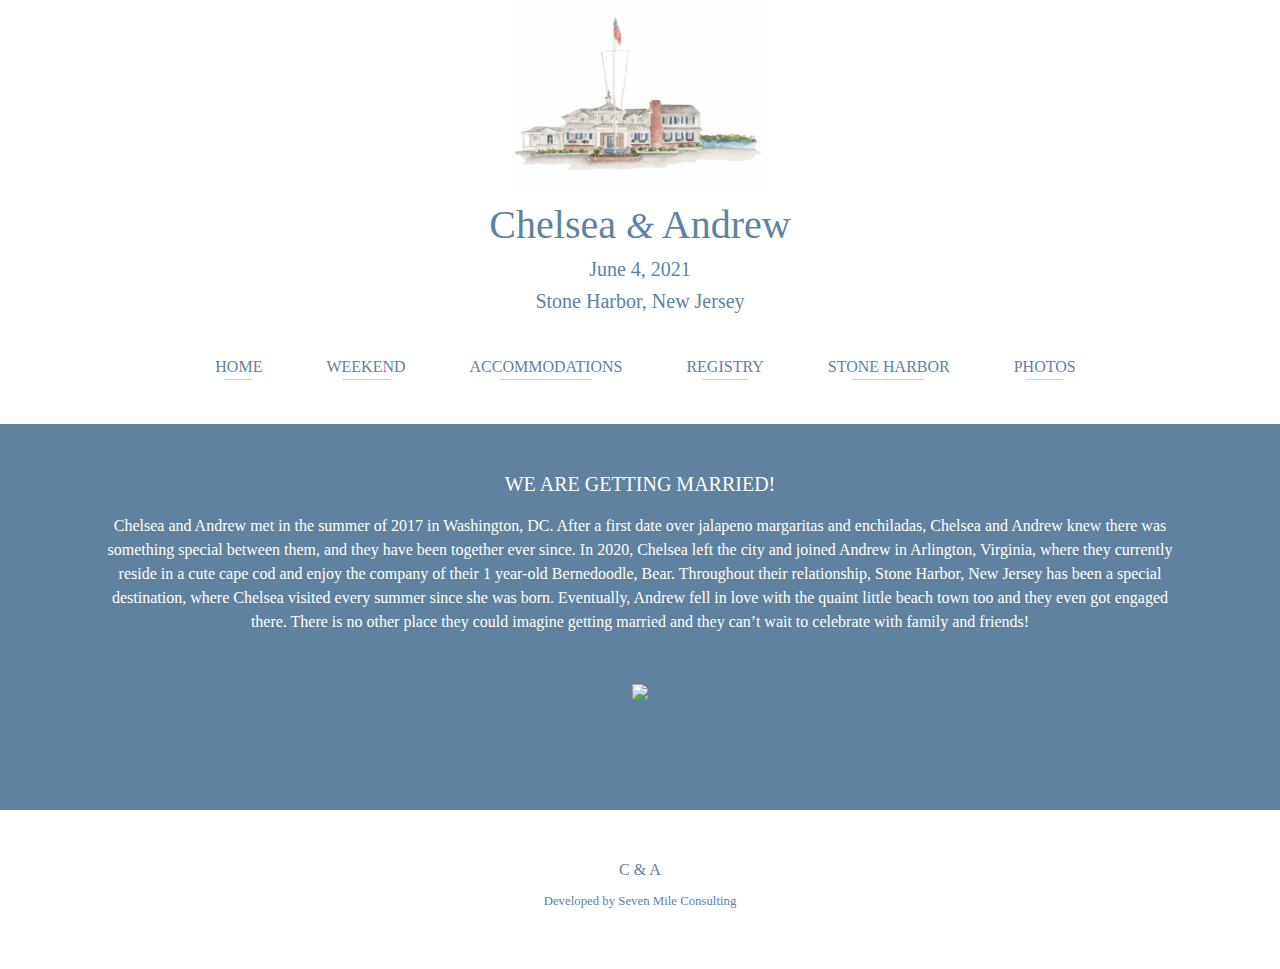
==== commit d4bf34c3: "8-29 changes" ====
--- a/index.html
+++ b/index.html
@@ -7,7 +7,7 @@
 	<link href="https://fonts.googleapis.com/css?family=Catamaran:100,200,300,400,500,600,700,800,900" rel="stylesheet" />
 	<link href="https://fonts.googleapis.com/css?family=Lato:100,100i,300,300i,400,400i,700,700i,900,900i" rel="stylesheet" /><!-- Custom styles for this template -->
 	<link href="css/one-page-wonder.min.css" rel="stylesheet" type="text/css" /><!-- Favicon for browser tab-->
-	<link href="img/chessyFavicon.png" rel="icon" type="image/png" />
+	<link href="img/bearFavIcon.png" rel="icon" type="image/png" />
 </head>
 <body><!-- Navigation -->
 
@@ -17,7 +17,7 @@
 	<img class="clubhouseimg" src="img/shyc.png"/>
    </div>
    
-<div class="masthead-content" id="maddieward">
+<div class="masthead-content" id="Chelseaward">
 <h class="container">
 <h1 class="heroText">Chelsea <span class="amp">&amp;</span> Andrew</h1>
 
@@ -26,7 +26,7 @@
 <h5 class="heroText">Stone Harbor, New Jersey</h5>
 </header>
 
-<nav class="navbar navbar-expand-lg navbar-dark navbar-custom">
+<nav class="navbar navbar-expand-lg navbar-dark navbar-custom custom-fixed-top">
 	<div class="container">
 	  <button class="navbar-toggler" type="button" data-toggle="collapse" data-target="#navbarResponsive" aria-controls="navbarResponsive" aria-expanded="false" aria-label="Toggle navigation">
 		<!--<span class="navbar-toggler-icon"></span>-->
@@ -49,8 +49,8 @@
 			<a class="nav-link" href="registry.html">Registry</a>
 		  </li>
 		  <li class="nav-item">
-			<a class="nav-link" href="richmond.html">Richmond</a>
-		  </li>
+			<a class="nav-link" href="whattodo.html">Stone&nbsp;Harbor</a>
+		</li>
 		  <li class="nav-item">
 			  <a class="nav-link" href="photos.html">Photos</a>
 			</li>
@@ -61,8 +61,8 @@
 
 <section class="ourStory sectionClass">
 <div class="container">
-	<div class="row align-items-center">
-	<div class="col-lg-12 order-lg-1">
+	<div class="text-center row align-items-center">
+	<div class="text-center col-lg-12 order-lg-1">
 	<div class="p-5">
 	<h5 class="sectionHeaders ourStoryHeader text-center">WE ARE GETTING MARRIED!</h5>
 
--- a/css/one-page-wonder.min.css
+++ b/css/one-page-wonder.min.css
@@ -1 +1 @@
-         @media only screen and (max-width: 575px) {.clubhouseimg { width:50vw;}      .ourStory{padding-top:40px !important;}      .rowHeaders{font-size:22px;font-weight:450;}      .weekendHeader     {font-size:1.5rem;font-weight:bold;}      .sectionClass     {padding-top:100px;}      .ourStoryParagraph     {padding-left:40px;padding-right:40px;}      .ourStoryHeader     {padding-left:40px;padding-right:40px;}      .text-center     {padding-left:10px;padding-right:10px;}      .p-5     {padding:0 !important;}      .weekendCols     {padding-left:20px;padding-top:25px;padding-bottom:25px;}      .photoCols     {padding-top:0px !important;padding-bottom:0px !important;}      .schedRows hr{width: 60%;border-bottom:1px solid rgb(190,211,228);}      .schedContainers   {margin-top:0px;}    .customNav{padding-left:11px !important;}    .photosPhotoWrapper   {padding-top:50px;width: 95vw;height: 100%;overflow: hidden;}    .photosPhoto   {background-size: cover;background-repeat: no-repeat;width: 90vw;height: 100vw;margin: 0 auto;}    .photoText{display:none;}    .photoTextMobile{padding-top:10px;font-size:20px;}    .schedRows   {margin-bottom:0px;}    }        @media only screen and (min-width: 576px) {.clubhouseimg { width:40vw;}      .ourStory{padding-top:0px !important;}      .rowHeaders   {font-size:25px;}      .sectionClass     {padding-top:50px;}    .schedRows   {margin-bottom:50px;}      .customNav{padding-left:11px !important;}      .col-sm-6     {max-width:100%;}    .photoText{display:none;}      .photoTextMobile{padding-top:10px;font-size:20px;}    .photosPhotoWrapper   {width: 500px;height: 575px;overflow: hidden;}    .photosPhoto   {background-size: cover;background-repeat: no-repeat;width: 500px;height: 500px;margin: 0 auto;}      .rightCol   {border-left:1px solid #5E82A0;padding-top:0px;}    #carouselExampleIndicators   {width: 500px;margin:0 auto;}    }        @media only screen and (min-width: 768px) {.clubhouseimg { width:25vw;}    .photosPhotoWrapper   {width: 500px;height: 575px;overflow: hidden;}    .photosPhoto   {background-size: cover;background-repeat: no-repeat;width: 500px;height: 500px;margin: 0 auto;}    }         @media only screen and (min-width: 992px) {.clubhouseimg { width:20vw;}    .rowHeaders   {font-size:28px;}            .col-sm-6     {max-width:50%;}   .customNav  {margin:0 auto;padding-left:11px !important;}    .photosPhotoWrapper   {width: 500px;height: 500px;overflow: hidden;}    .photosPhoto   {background-size: cover;background-repeat: no-repeat;width: 500px;height: 500px;margin: 0 auto;}      #heroTop     {width:600px;}      #heroBottom     {width:500px;margin-top:-40px;}      header.masthead{padding-top:100px;padding-bottom: 5rem;}      header.masthead .masthead-content .masthead-heading{font-size: 4rem;}      header.masthead .masthead-content .masthead-subheading{font-size: 2rem;}      .nav-link     {padding-left:2rem !important;padding-right:2rem !important;}      .nav-link:after     {content: "";display: block;margin: 0 auto;width: 60%;margin-bottom: 20px;border-bottom:1px solid rgb(190,211,228);}      .photoText{display:block;}    .schedContainers   {margin-top:10%;}    .navbar-custom{padding-top: 1rem;padding-bottom: 1rem;background-color: rgba(255,255,255, 0.7);}        .navbar-custom .navbar-brand{text-transform: uppercase;font-size: 1rem;letter-spacing: 0.1rem;font-weight: 500;color:#5E82A0;}        .navbar-custom .navbar-nav .nav-item .nav-link{text-transform: uppercase;font-size: 1rem;font-weight: 500;color:#5E82A0;font-family:Baskerville,"Goudy Old Style","Palatino","Book Antiqua",serif;}    }         @media only screen and (min-width: 1200px) {}    .boatPicHome   {width:100%;}        @font-face {font-family:Baskerville,"Goudy Old Style","Palatino","Book Antiqua",serif;src: url(../fonts/LuloCleanOne.otf) format("opentype");;}    html,body{overflow-x: hidden;font-family:Baskerville,"Goudy Old Style","Palatino","Book Antiqua",serif;}        h1,    h2,    h3,    h4,    h5,    h6{font-family:Baskerville,"Goudy Old Style","Palatino","Book Antiqua",serif;}        .btn-xl{text-transform: uppercase;padding: 1.5rem 3rem;font-size: 0.9rem;font-weight: 700;letter-spacing: 0.1rem;}        .bg-footer > div > p{color:rgb(46,46,46);}        .rounded-pill{border-radius: 5rem;}        .navbar-custom{padding-top: 1rem;padding-bottom: 1rem;background-color: rgba(255,255,255, 0.7);}        .navbar-custom .navbar-brand{text-transform: uppercase;font-size: 1rem;letter-spacing: 0.1rem;font-weight: 500;color:#5E82A0;}        .navbar-custom .navbar-nav .nav-item .nav-link{text-transform: uppercase;font-size: 1rem;font-weight: 500;color:#5E82A0;font-family:Baskerville,"Goudy Old Style","Palatino","Book Antiqua",serif;}        header.masthead{position: relative;overflow: hidden;padding-top:72px;padding-bottom: 3rem;background-color:white;}        #heroTop   {width:60vw;}        #heroBottom   {width:50vw;margin-top:-5px;}        header.masthead .masthead-content{z-index: 1;position: relative;}        header.masthead .masthead-content .masthead-heading{font-size: 3rem;color:rgba(54,101,138, 0.7);}        header.masthead .masthead-content .masthead-subheading{font-size: 1.5rem;color:rgba(190, 211, 228, 0.7);}    .bg-primary{background-color: #ee0979 !important;}        .btn-primary{background-color: #ee0979;border-color: #ee0979;}        .btn-primary:active, .btn-primary:focus, .btn-primary:hover{background-color: #bd0760 !important;border-color: #bd0760 !important;}        .btn-primary:focus{box-shadow: 0 0 0 0.2rem rgba(238, 9, 121, 0.5);}        .btn-secondary{background-color: #ff6a00;border-color: #ff6a00;}        .btn-secondary:active, .btn-secondary:focus, .btn-secondary:hover{background-color: #cc5500 !important;border-color: #cc5500 !important;}        .btn-secondary:focus{box-shadow: 0 0 0 0.2rem rgba(255, 106, 0, 0.5);}        .ourStory   {background-color:#5E82A0;color:white;}        .weekend   {background-color:white;color:#5E82A0;}        .Accommodations   {color:#5E82A0;}        .registry   {color:#5E82A0;}        .photos   {color:#5E82A0;}    .map   {color:#5E82A0;}        .iframeClass   {pointer-events:none;}        .iframeClass   {width:100%;}        .weekendHeader   {text-align:center;}      .heroText   {color:#5E82A0;font-family:Baskerville,"Goudy Old Style","Palatino","Book Antiqua",serif;position:relative;}        .sectionHeaders   {color:white;font-family:Baskerville,"Goudy Old Style","Palatino","Book Antiqua",serif;}    .mobileMenu   {width: 35px;height: 5px;background-color: #5E82A0;margin: 6px 0;}    .navbar-toggler   {outline-color:transparent !important;}    .collapsed   {outline-color:transparent !important;}    #carouselExampleIndicators   {margin:0 auto;}    .stemsBottom   {display:block;margin:0 auto;width:20vw;padding-bottom:5px;}    .rowText   {font-size:18px;color:#5E82A0;}    .weekendCols   {text-align: center;margin:0 auto;}    .richmondCols   {text-align: center;padding-right:50px;padding-left:50px;}    .richmondContainers:after   {content: "";display: block;margin: 0 auto;width: 60%;margin-bottom: 20px;border-bottom:1px solid rgb(190,211,228);}    .footerP   {color:#5E82A0 !important;margin-bottom:0 !important;}    .buttonCal   {width:50%;background: 0 0;border: 1px solid #5E82A0;color:#5E82A0;margin:5px;}    .buttonReg   {width:50%;background: 0 0;border: 1px solid #5E82A0;background-color:#5E82A0;color:white;margin:5px;}    .buttonReg:hover   {color:white;text-decoration:none;}    .row   {margin-right:0px;}    .schedPhotoWrapper   {width: 150px;height: 150px;border-radius: 50%;overflow: hidden;margin: 0 auto 30px auto;}        .schedPhoto   {background-size: cover;background-position: center;background-repeat: no-repeat;width: 150px;height: 150px;margin: auto;}    .regPhotoWrapper   {width: 200px;height: 200px;overflow: hidden;margin: 0 auto 30px auto;}    .regPhoto   {background-size: cover;background-position: center;background-repeat: no-repeat;width: 200px;height: 200px;margin: auto;}    .photosCenter   {background-position: center;}    .photosBottom   {background-position: center bottom;}    .photosTop   {background-position: center top;}        .photoText   {padding-top:40%;}    .amp{font-family:Baskerville,"Goudy Old Style","Palatino","Book Antiqua",serif;font-size:90%;font-style:italic;}   .container{padding-left:0px;padding-right:0px;}   .col-lg-6{padding-left:0px;padding-right:0px;}   .richmondText  {font-size:14px;font-style:italic;}+         @media only screen and (max-width: 575px) {.clubhouseimg { width:50vw;margin-top:70px;}      .ourStory{padding-top:40px !important;}      .rowHeaders{font-size:18px;font-weight:450;}      .weekendHeader     {font-size:1.5rem;font-weight:bold;}      .ourStoryParagraph     {padding-left:40px;padding-right:40px;}      .ourStoryHeader     {padding-left:40px;padding-right:40px;}      .text-center     {padding-left:10px;padding-right:10px;padding-bottom:10px;}      .p-5     {padding:0 !important;margin-bottom:2rem !important;}      .weekendCols     {padding-left:20px;padding-top:25px;padding-bottom:25px;}      .photoCols     {padding-top:0px !important;padding-bottom:0px !important;}      .schedContainers   {margin-top:0px;}    .customNav{padding-left:11px !important;}    .photosPhotoWrapper   {padding-top:50px;width: 95vw;height: 100%;overflow: hidden;}    .photosPhoto   {background-size: cover;background-repeat: no-repeat;width: 90vw;height: 100vw;margin: 0 auto;}    .photoText{display:none;}    .photoTextMobile{padding-top:10px;font-size:20px;}    .schedRows   {margin-bottom:0px;}    }        @media only screen and (min-width: 576px) {.clubhouseimg { width:40vw;margin-top:70px;}      .ourStory{padding-top:0px !important;}      .rowHeaders   {font-size:21px;}      .customNav{padding-left:11px !important;}      .col-sm-6     {max-width:100%;}    .photoText{display:none;}      .photoTextMobile{padding-top:10px;font-size:20px;}    .photosPhotoWrapper   {width: 500px;height: 575px;overflow: hidden;}    .photosPhoto   {background-size: cover;background-repeat: no-repeat;width: 500px;height: 500px;margin: 0 auto;}      .rightCol   {border-left:1px solid #5E82A0;padding-top:0px;}    #carouselExampleIndicators   {width: 500px;margin:0 auto;}    .text-center     {padding-left:10px;padding-right:10px;padding-bottom:10px;}      .p-5     {padding-left:0 !important;padding-right:0 !important;margin-bottom:2rem !important;}    }        @media only screen and (min-width: 768px) {.clubhouseimg { width:25vw;}    .photosPhotoWrapper   {width: 500px;height: 575px;overflow: hidden;}    .photosPhoto   {background-size: cover;background-repeat: no-repeat;width: 500px;height: 500px;margin: 0 auto;}    }     @media only screen and (max-width: 991px) {.custom-fixed-top { position: fixed;top: 0;right: 0;left: 0;z-index: 1030;}  }        @media only screen and (min-width: 992px) {.clubhouseimg { width:20vw;margin-top:0px;}    .rowHeaders   {font-size:24px;}            .col-sm-6     {max-width:50%;}   .customNav  {margin:0 auto;padding-left:11px !important;}    .photosPhotoWrapper   {width: 500px;height: 500px;overflow: hidden;}    .photosPhoto   {background-size: cover;background-repeat: no-repeat;width: 500px;height: 500px;margin: 0 auto;}      #heroTop     {width:600px;}      #heroBottom     {width:500px;margin-top:-40px;}      header.masthead{padding-top:100px;padding-bottom: 5rem;}      header.masthead .masthead-content .masthead-heading{font-size: 4rem;}      header.masthead .masthead-content .masthead-subheading{font-size: 2rem;}      .nav-link     {padding-left:2rem !important;padding-right:2rem !important;}      .nav-link:after     {content: "";display: block;margin: 0 auto;width: 60%;margin-bottom: 20px;border-bottom:1px solid rgb(190,211,228);}      .photoText{display:block;}    .schedContainers   {margin-top:10%;}    .navbar-custom{padding-top: 1rem;padding-bottom: 1rem;background-color: rgba(255,255,255, 0.7);}        .navbar-custom .navbar-brand{text-transform: uppercase;font-size: 1rem;letter-spacing: 0.1rem;font-weight: 500;color:#5E82A0;}        .navbar-custom .navbar-nav .nav-item .nav-link{text-transform: uppercase;font-size: 1rem;font-weight: 500;color:#5E82A0;font-family:Baskerville,"Goudy Old Style","Palatino","Book Antiqua",serif;}    }         @media only screen and (min-width: 1200px) {}    .boatPicHome   {width:100%;}        @font-face {font-family:Baskerville,"Goudy Old Style","Palatino","Book Antiqua",serif;src: url(../fonts/LuloCleanOne.otf) format("opentype");;}    html,body{overflow-x: hidden;font-family:Baskerville,"Goudy Old Style","Palatino","Book Antiqua",serif;}        h1,    h2,    h3,    h4,    h5,    h6{font-family:Baskerville,"Goudy Old Style","Palatino","Book Antiqua",serif;}        .btn-xl{text-transform: uppercase;padding: 1.5rem 3rem;font-size: 0.9rem;font-weight: 700;letter-spacing: 0.1rem;}        .bg-footer > div > p{color:rgb(46,46,46);}        .rounded-pill{border-radius: 5rem;}        .navbar-custom{padding-top: 1rem;padding-bottom: 1rem;background-color: rgba(255,255,255, 0.7);}        .navbar-custom .navbar-brand{text-transform: uppercase;font-size: 1rem;letter-spacing: 0.1rem;font-weight: 500;color:#5E82A0;}        .navbar-custom .navbar-nav .nav-item .nav-link{text-transform: uppercase;font-size: 1rem;font-weight: 500;color:#5E82A0;font-family:Baskerville,"Goudy Old Style","Palatino","Book Antiqua",serif;}        header.masthead{position: relative;overflow: hidden;padding-top:72px;padding-bottom: 3rem;background-color:white;}        #heroTop   {width:60vw;}        #heroBottom   {width:50vw;margin-top:-5px;}        header.masthead .masthead-content{z-index: 1;position: relative;}        header.masthead .masthead-content .masthead-heading{font-size: 3rem;color:rgba(54,101,138, 0.7);}        header.masthead .masthead-content .masthead-subheading{font-size: 1.5rem;color:rgba(190, 211, 228, 0.7);}    .bg-primary{background-color: #ee0979 !important;}        .btn-primary{background-color: #ee0979;border-color: #ee0979;}        .btn-primary:active, .btn-primary:focus, .btn-primary:hover{background-color: #bd0760 !important;border-color: #bd0760 !important;}        .btn-primary:focus{box-shadow: 0 0 0 0.2rem rgba(238, 9, 121, 0.5);}        .btn-secondary{background-color: #ff6a00;border-color: #ff6a00;}        .btn-secondary:active, .btn-secondary:focus, .btn-secondary:hover{background-color: #cc5500 !important;border-color: #cc5500 !important;}        .btn-secondary:focus{box-shadow: 0 0 0 0.2rem rgba(255, 106, 0, 0.5);}        .ourStory   {background-color:#5E82A0;color:white;}        .weekend   {background-color:white;color:#5E82A0;}        .Accommodations   {color:#5E82A0;}        .registry   {color:#5E82A0;}        .photos   {color:#5E82A0;}    .map   {color:#5E82A0;}        .iframeClass   {pointer-events:none;}        .iframeClass   {width:100%;}        .weekendHeader   {text-align:center;}      .heroText   {color:#5E82A0;font-family:Baskerville,"Goudy Old Style","Palatino","Book Antiqua",serif;position:relative;}        .sectionHeaders   {color:white;font-family:Baskerville,"Goudy Old Style","Palatino","Book Antiqua",serif;}    .mobileMenu   {width: 35px;height: 5px;background-color: #5E82A0;margin: 6px 0;}    .navbar-toggler   {outline-color:transparent !important;}    .collapsed   {outline-color:transparent !important;}    #carouselExampleIndicators   {margin:0 auto;}    .stemsBottom   {display:block;margin:0 auto;width:20vw;padding-bottom:5px;}    .rowText   {font-size:18px;color:#5E82A0;}    .weekendCols   {text-align: center;margin:0 auto;}    .whattodoCols   {text-align: center;padding-right:50px;padding-left:50px;}    .whattodoContainers:after   {content: "";display: block;margin: 0 auto;width: 60%;margin-bottom: 20px;border-bottom:1px solid rgb(190,211,228);}    .footerP   {color:#5E82A0 !important;margin-bottom:0 !important;}    .buttonCal   {width:50%;background: 0 0;border: 1px solid #5E82A0;color:#5E82A0;margin:5px;}    .buttonReg   {width:50%;background: 0 0;border: 1px solid #5E82A0;background-color:#5E82A0;color:white;margin:5px;}    .buttonReg:hover   {color:white;text-decoration:none;}    .row   {margin-right:0px;margin-left:0px !important;}    .schedPhotoWrapper   {width: 150px;height: 150px;border-radius: 50%;overflow: hidden;margin: 0 auto 30px auto;}        .schedPhoto   {background-size: cover;background-position: center;background-repeat: no-repeat;width: 150px;height: 150px;margin: auto;}    .regPhotoWrapper   {width: 200px;height: 200px;overflow: hidden;margin: 0 auto 30px auto;}    .regPhoto   {background-size: cover;background-position: center;background-repeat: no-repeat;width: 200px;height: 200px;margin: auto;}    .photosCenter   {background-position: center;}    .photosBottom   {background-position: center bottom;}    .photosTop   {background-position: center top;}        .photoText   {padding-top:40%;}    .amp{font-family:Baskerville,"Goudy Old Style","Palatino","Book Antiqua",serif;font-size:90%;font-style:italic;}   .container{padding-left:0px;padding-right:0px;}   .col-lg-6{padding-left:0px;padding-right:0px;}   .whattodoText  {font-size:14px;font-style:italic;}   .linkText  {cursor:pointer;}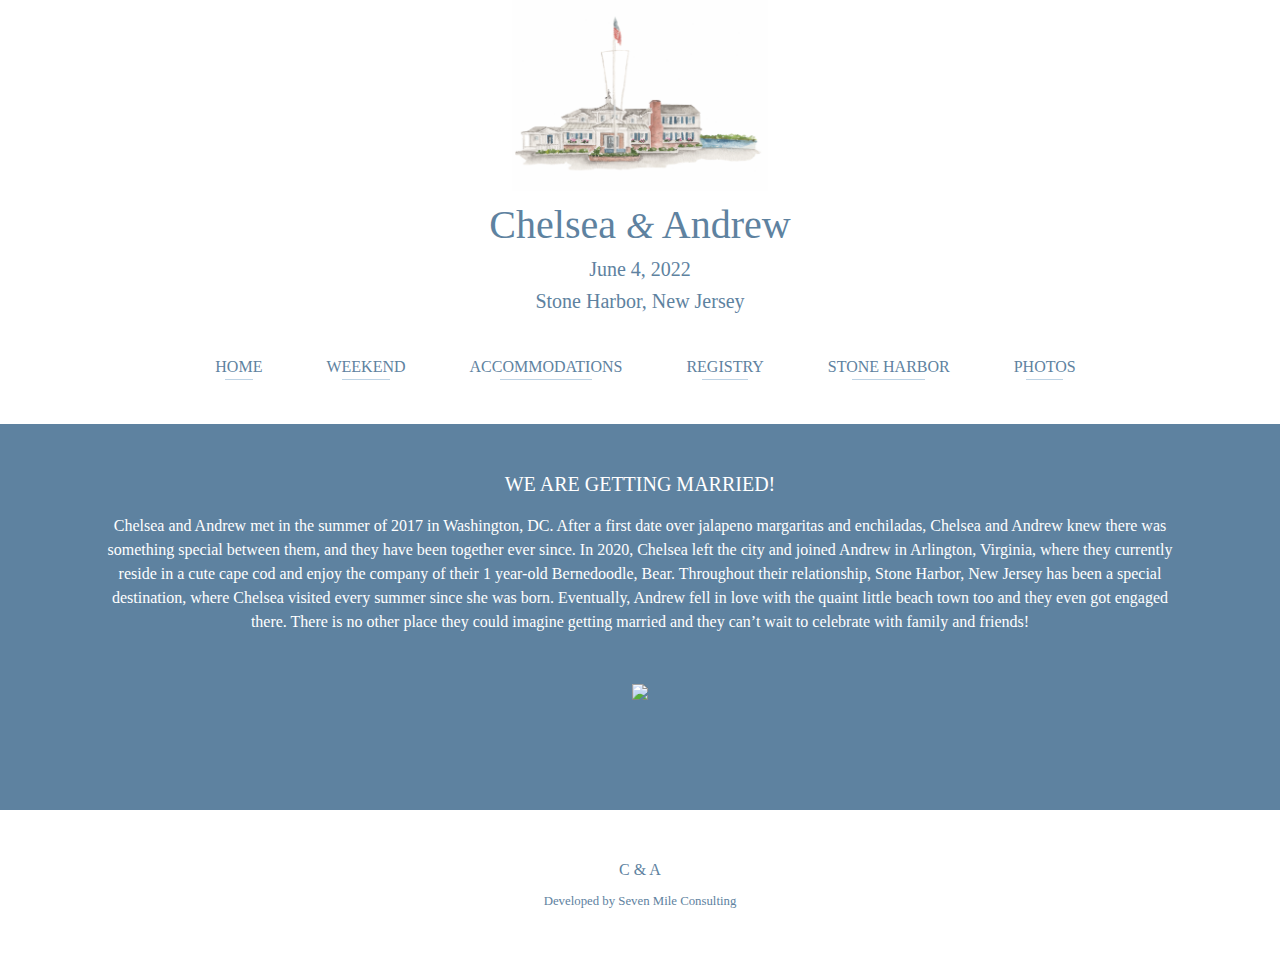
==== commit 2b4dd08c: "9-5 updates" ====
--- a/index.html
+++ b/index.html
@@ -21,7 +21,7 @@
 <h class="container">
 <h1 class="heroText">Chelsea <span class="amp">&amp;</span> Andrew</h1>
 
-<h5 class="heroText">June 4, 2021</h5>
+<h5 class="heroText">June 4, 2022</h5>
 
 <h5 class="heroText">Stone Harbor, New Jersey</h5>
 </header>
--- a/css/one-page-wonder.min.css
+++ b/css/one-page-wonder.min.css
@@ -1 +1 @@
-         @media only screen and (max-width: 575px) {.clubhouseimg { width:50vw;margin-top:70px;}      .ourStory{padding-top:40px !important;}      .rowHeaders{font-size:18px;font-weight:450;}      .weekendHeader     {font-size:1.5rem;font-weight:bold;}      .ourStoryParagraph     {padding-left:40px;padding-right:40px;}      .ourStoryHeader     {padding-left:40px;padding-right:40px;}      .text-center     {padding-left:10px;padding-right:10px;padding-bottom:10px;}      .p-5     {padding:0 !important;margin-bottom:2rem !important;}      .weekendCols     {padding-left:20px;padding-top:25px;padding-bottom:25px;}      .photoCols     {padding-top:0px !important;padding-bottom:0px !important;}      .schedContainers   {margin-top:0px;}    .customNav{padding-left:11px !important;}    .photosPhotoWrapper   {padding-top:50px;width: 95vw;height: 100%;overflow: hidden;}    .photosPhoto   {background-size: cover;background-repeat: no-repeat;width: 90vw;height: 100vw;margin: 0 auto;}    .photoText{display:none;}    .photoTextMobile{padding-top:10px;font-size:20px;}    .schedRows   {margin-bottom:0px;}    }        @media only screen and (min-width: 576px) {.clubhouseimg { width:40vw;margin-top:70px;}      .ourStory{padding-top:0px !important;}      .rowHeaders   {font-size:21px;}      .customNav{padding-left:11px !important;}      .col-sm-6     {max-width:100%;}    .photoText{display:none;}      .photoTextMobile{padding-top:10px;font-size:20px;}    .photosPhotoWrapper   {width: 500px;height: 575px;overflow: hidden;}    .photosPhoto   {background-size: cover;background-repeat: no-repeat;width: 500px;height: 500px;margin: 0 auto;}      .rightCol   {border-left:1px solid #5E82A0;padding-top:0px;}    #carouselExampleIndicators   {width: 500px;margin:0 auto;}    .text-center     {padding-left:10px;padding-right:10px;padding-bottom:10px;}      .p-5     {padding-left:0 !important;padding-right:0 !important;margin-bottom:2rem !important;}    }        @media only screen and (min-width: 768px) {.clubhouseimg { width:25vw;}    .photosPhotoWrapper   {width: 500px;height: 575px;overflow: hidden;}    .photosPhoto   {background-size: cover;background-repeat: no-repeat;width: 500px;height: 500px;margin: 0 auto;}    }     @media only screen and (max-width: 991px) {.custom-fixed-top { position: fixed;top: 0;right: 0;left: 0;z-index: 1030;}  }        @media only screen and (min-width: 992px) {.clubhouseimg { width:20vw;margin-top:0px;}    .rowHeaders   {font-size:24px;}            .col-sm-6     {max-width:50%;}   .customNav  {margin:0 auto;padding-left:11px !important;}    .photosPhotoWrapper   {width: 500px;height: 500px;overflow: hidden;}    .photosPhoto   {background-size: cover;background-repeat: no-repeat;width: 500px;height: 500px;margin: 0 auto;}      #heroTop     {width:600px;}      #heroBottom     {width:500px;margin-top:-40px;}      header.masthead{padding-top:100px;padding-bottom: 5rem;}      header.masthead .masthead-content .masthead-heading{font-size: 4rem;}      header.masthead .masthead-content .masthead-subheading{font-size: 2rem;}      .nav-link     {padding-left:2rem !important;padding-right:2rem !important;}      .nav-link:after     {content: "";display: block;margin: 0 auto;width: 60%;margin-bottom: 20px;border-bottom:1px solid rgb(190,211,228);}      .photoText{display:block;}    .schedContainers   {margin-top:10%;}    .navbar-custom{padding-top: 1rem;padding-bottom: 1rem;background-color: rgba(255,255,255, 0.7);}        .navbar-custom .navbar-brand{text-transform: uppercase;font-size: 1rem;letter-spacing: 0.1rem;font-weight: 500;color:#5E82A0;}        .navbar-custom .navbar-nav .nav-item .nav-link{text-transform: uppercase;font-size: 1rem;font-weight: 500;color:#5E82A0;font-family:Baskerville,"Goudy Old Style","Palatino","Book Antiqua",serif;}    }         @media only screen and (min-width: 1200px) {}    .boatPicHome   {width:100%;}        @font-face {font-family:Baskerville,"Goudy Old Style","Palatino","Book Antiqua",serif;src: url(../fonts/LuloCleanOne.otf) format("opentype");;}    html,body{overflow-x: hidden;font-family:Baskerville,"Goudy Old Style","Palatino","Book Antiqua",serif;}        h1,    h2,    h3,    h4,    h5,    h6{font-family:Baskerville,"Goudy Old Style","Palatino","Book Antiqua",serif;}        .btn-xl{text-transform: uppercase;padding: 1.5rem 3rem;font-size: 0.9rem;font-weight: 700;letter-spacing: 0.1rem;}        .bg-footer > div > p{color:rgb(46,46,46);}        .rounded-pill{border-radius: 5rem;}        .navbar-custom{padding-top: 1rem;padding-bottom: 1rem;background-color: rgba(255,255,255, 0.7);}        .navbar-custom .navbar-brand{text-transform: uppercase;font-size: 1rem;letter-spacing: 0.1rem;font-weight: 500;color:#5E82A0;}        .navbar-custom .navbar-nav .nav-item .nav-link{text-transform: uppercase;font-size: 1rem;font-weight: 500;color:#5E82A0;font-family:Baskerville,"Goudy Old Style","Palatino","Book Antiqua",serif;}        header.masthead{position: relative;overflow: hidden;padding-top:72px;padding-bottom: 3rem;background-color:white;}        #heroTop   {width:60vw;}        #heroBottom   {width:50vw;margin-top:-5px;}        header.masthead .masthead-content{z-index: 1;position: relative;}        header.masthead .masthead-content .masthead-heading{font-size: 3rem;color:rgba(54,101,138, 0.7);}        header.masthead .masthead-content .masthead-subheading{font-size: 1.5rem;color:rgba(190, 211, 228, 0.7);}    .bg-primary{background-color: #ee0979 !important;}        .btn-primary{background-color: #ee0979;border-color: #ee0979;}        .btn-primary:active, .btn-primary:focus, .btn-primary:hover{background-color: #bd0760 !important;border-color: #bd0760 !important;}        .btn-primary:focus{box-shadow: 0 0 0 0.2rem rgba(238, 9, 121, 0.5);}        .btn-secondary{background-color: #ff6a00;border-color: #ff6a00;}        .btn-secondary:active, .btn-secondary:focus, .btn-secondary:hover{background-color: #cc5500 !important;border-color: #cc5500 !important;}        .btn-secondary:focus{box-shadow: 0 0 0 0.2rem rgba(255, 106, 0, 0.5);}        .ourStory   {background-color:#5E82A0;color:white;}        .weekend   {background-color:white;color:#5E82A0;}        .Accommodations   {color:#5E82A0;}        .registry   {color:#5E82A0;}        .photos   {color:#5E82A0;}    .map   {color:#5E82A0;}        .iframeClass   {pointer-events:none;}        .iframeClass   {width:100%;}        .weekendHeader   {text-align:center;}      .heroText   {color:#5E82A0;font-family:Baskerville,"Goudy Old Style","Palatino","Book Antiqua",serif;position:relative;}        .sectionHeaders   {color:white;font-family:Baskerville,"Goudy Old Style","Palatino","Book Antiqua",serif;}    .mobileMenu   {width: 35px;height: 5px;background-color: #5E82A0;margin: 6px 0;}    .navbar-toggler   {outline-color:transparent !important;}    .collapsed   {outline-color:transparent !important;}    #carouselExampleIndicators   {margin:0 auto;}    .stemsBottom   {display:block;margin:0 auto;width:20vw;padding-bottom:5px;}    .rowText   {font-size:18px;color:#5E82A0;}    .weekendCols   {text-align: center;margin:0 auto;}    .whattodoCols   {text-align: center;padding-right:50px;padding-left:50px;}    .whattodoContainers:after   {content: "";display: block;margin: 0 auto;width: 60%;margin-bottom: 20px;border-bottom:1px solid rgb(190,211,228);}    .footerP   {color:#5E82A0 !important;margin-bottom:0 !important;}    .buttonCal   {width:50%;background: 0 0;border: 1px solid #5E82A0;color:#5E82A0;margin:5px;}    .buttonReg   {width:50%;background: 0 0;border: 1px solid #5E82A0;background-color:#5E82A0;color:white;margin:5px;}    .buttonReg:hover   {color:white;text-decoration:none;}    .row   {margin-right:0px;margin-left:0px !important;}    .schedPhotoWrapper   {width: 150px;height: 150px;border-radius: 50%;overflow: hidden;margin: 0 auto 30px auto;}        .schedPhoto   {background-size: cover;background-position: center;background-repeat: no-repeat;width: 150px;height: 150px;margin: auto;}    .regPhotoWrapper   {width: 200px;height: 200px;overflow: hidden;margin: 0 auto 30px auto;}    .regPhoto   {background-size: cover;background-position: center;background-repeat: no-repeat;width: 200px;height: 200px;margin: auto;}    .photosCenter   {background-position: center;}    .photosBottom   {background-position: center bottom;}    .photosTop   {background-position: center top;}        .photoText   {padding-top:40%;}    .amp{font-family:Baskerville,"Goudy Old Style","Palatino","Book Antiqua",serif;font-size:90%;font-style:italic;}   .container{padding-left:0px;padding-right:0px;}   .col-lg-6{padding-left:0px;padding-right:0px;}   .whattodoText  {font-size:14px;font-style:italic;}   .linkText  {cursor:pointer;}+         @media only screen and (max-width: 575px) {.clubhouseimg { width:50vw;margin-top:70px;}      .ourStory{padding-top:40px !important;}      .rowHeaders{font-size:18px;font-weight:450;}      .weekendHeader     {font-size:1.5rem;font-weight:300;}      .ourStoryParagraph     {padding-left:40px;padding-right:40px;}      .ourStoryHeader     {padding-left:40px;padding-right:40px;}      .text-center     {padding-left:10px;padding-right:10px;padding-bottom:10px;}      .p-5     {padding:0 !important;margin-bottom:2rem !important;}      .weekendCols     {padding-left:20px;padding-top:25px;padding-bottom:25px;}      .photoCols     {padding-top:0px !important;padding-bottom:0px !important;}      .schedContainers   {margin-top:0px;}    .customNav{padding-left:11px !important;}    .photosPhotoWrapper   {padding-top:50px;width: 95vw;height: 100%;overflow: hidden;}    .photosPhoto   {background-size: cover;background-repeat: no-repeat;width: 90vw;height: 100vw;margin: 0 auto;}    .photoText{display:none;}    .photoTextMobile{padding-top:10px;font-size:20px;}    .schedRows   {margin-bottom:0px;}    .divSeparator{margin:0px;}    }        @media only screen and (min-width: 576px) {.clubhouseimg { width:40vw;margin-top:70px;}      .ourStory{padding-top:0px !important;}      .rowHeaders   {font-size:21px;}      .customNav{padding-left:11px !important;}      .col-sm-6     {max-width:100%;}    .photoText{display:none;}      .photoTextMobile{padding-top:10px;font-size:20px;}    .photosPhotoWrapper   {width: 500px;height: 575px;overflow: hidden;}    .photosPhoto   {background-size: cover;background-repeat: no-repeat;width: 500px;height: 500px;margin: 0 auto;}      .rightCol   {border-left:1px solid #5E82A0;padding-top:0px;}    #carouselExampleIndicators   {width: 500px;margin:0 auto;}    .text-center     {padding-left:10px;padding-right:10px;padding-bottom:10px;}      .p-5     {padding-left:0 !important;padding-right:0 !important;margin-bottom:2rem !important;}    }        @media only screen and (min-width: 768px) {.clubhouseimg { width:25vw;}    .photosPhotoWrapper   {width: 500px;height: 575px;overflow: hidden;}    .photosPhoto   {background-size: cover;background-repeat: no-repeat;width: 500px;height: 500px;margin: 0 auto;}    }     @media only screen and (max-width: 991px) {.custom-fixed-top { position: fixed;top: 0;right: 0;left: 0;z-index: 1030;}  }        @media only screen and (min-width: 992px) {.clubhouseimg { width:20vw;margin-top:0px;}    .rowHeaders   {font-size:24px;}            .col-sm-6     {max-width:50%;}   .customNav  {margin:0 auto;padding-left:11px !important;}    .photosPhotoWrapper   {width: 500px;height: 500px;overflow: hidden;}    .photosPhoto   {background-size: cover;background-repeat: no-repeat;width: 500px;height: 500px;margin: 0 auto;}      #heroTop     {width:600px;}      #heroBottom     {width:500px;margin-top:-40px;}      header.masthead{padding-top:100px;padding-bottom: 5rem;}      header.masthead .masthead-content .masthead-heading{font-size: 4rem;}      header.masthead .masthead-content .masthead-subheading{font-size: 2rem;}      .nav-link     {padding-left:2rem !important;padding-right:2rem !important;}      .nav-link:after     {content: "";display: block;margin: 0 auto;width: 60%;margin-bottom: 20px;border-bottom:1px solid rgb(190,211,228);}      .photoText{display:block;}    .schedContainers   {margin-top:10%;}    .navbar-custom{padding-top: 1rem;padding-bottom: 1rem;background-color: rgba(255,255,255, 0.7);}        .navbar-custom .navbar-brand{text-transform: uppercase;font-size: 1rem;letter-spacing: 0.1rem;font-weight: 500;color:#5E82A0;}        .navbar-custom .navbar-nav .nav-item .nav-link{text-transform: uppercase;font-size: 1rem;font-weight: 500;color:#5E82A0;font-family:Baskerville,"Goudy Old Style","Palatino","Book Antiqua",serif;}    }         @media only screen and (min-width: 1200px) {}    .boatPicHome   {width:100%;}        @font-face {font-family:Baskerville,"Goudy Old Style","Palatino","Book Antiqua",serif;src: url(../fonts/LuloCleanOne.otf) format("opentype");;}    html,body{overflow-x: hidden;font-family:Baskerville,"Goudy Old Style","Palatino","Book Antiqua",serif;}        h1,    h2,    h3,    h4,    h5,    h6{font-family:Baskerville,"Goudy Old Style","Palatino","Book Antiqua",serif;}        .btn-xl{text-transform: uppercase;padding: 1.5rem 3rem;font-size: 0.9rem;font-weight: 700;letter-spacing: 0.1rem;}        .bg-footer > div > p{color:rgb(46,46,46);}        .rounded-pill{border-radius: 5rem;}        .navbar-custom{padding-top: 1rem;padding-bottom: 1rem;background-color: rgba(255,255,255, 0.7);}        .navbar-custom .navbar-brand{text-transform: uppercase;font-size: 1rem;letter-spacing: 0.1rem;font-weight: 500;color:#5E82A0;}        .navbar-custom .navbar-nav .nav-item .nav-link{text-transform: uppercase;font-size: 1rem;font-weight: 500;color:#5E82A0;font-family:Baskerville,"Goudy Old Style","Palatino","Book Antiqua",serif;}        header.masthead{position: relative;overflow: hidden;padding-top:72px;padding-bottom: 3rem;background-color:white;}        #heroTop   {width:60vw;}        #heroBottom   {width:50vw;margin-top:-5px;}        header.masthead .masthead-content{z-index: 1;position: relative;}        header.masthead .masthead-content .masthead-heading{font-size: 3rem;color:rgba(54,101,138, 0.7);}        header.masthead .masthead-content .masthead-subheading{font-size: 1.5rem;color:rgba(190, 211, 228, 0.7);}    .bg-primary{background-color: #ee0979 !important;}        .btn-primary{background-color: #ee0979;border-color: #ee0979;}        .btn-primary:active, .btn-primary:focus, .btn-primary:hover{background-color: #bd0760 !important;border-color: #bd0760 !important;}        .btn-primary:focus{box-shadow: 0 0 0 0.2rem rgba(238, 9, 121, 0.5);}        .btn-secondary{background-color: #ff6a00;border-color: #ff6a00;}        .btn-secondary:active, .btn-secondary:focus, .btn-secondary:hover{background-color: #cc5500 !important;border-color: #cc5500 !important;}        .btn-secondary:focus{box-shadow: 0 0 0 0.2rem rgba(255, 106, 0, 0.5);}        .ourStory   {background-color:#5E82A0;color:white;}        .weekend   {background-color:white;color:#5E82A0;}        .Accommodations   {color:#5E82A0;}        .registry   {color:#5E82A0;}        .photos   {color:#5E82A0;}    .map   {color:#5E82A0;}        .iframeClass   {pointer-events:none;}        .iframeClass   {width:100%;}        .weekendHeader   {text-align:center;font-weight:300;}      .heroText   {color:#5E82A0;font-family:Baskerville,"Goudy Old Style","Palatino","Book Antiqua",serif;position:relative;font-weight:400;}        .sectionHeaders   {color:white;font-family:Baskerville,"Goudy Old Style","Palatino","Book Antiqua",serif;}    .mobileMenu   {width: 35px;height: 5px;background-color: #5E82A0;margin: 6px 0;}    .navbar-toggler   {outline-color:transparent !important;}    .collapsed   {outline-color:transparent !important;}    #carouselExampleIndicators   {margin:0 auto;}    .stemsBottom   {display:block;margin:0 auto;width:20vw;padding-bottom:5px;}    .rowText   {font-size:18px;color:#5E82A0;}    .weekendCols   {text-align: center;margin:0 auto;}    .whattodoCols   {text-align: center;padding-right:50px;padding-left:50px;}    .whattodoContainers:after   {content: "";display: block;margin: 0 auto;width: 60%;margin-bottom: 20px;border-bottom:1px solid rgb(190,211,228);}    .footerP   {color:#5E82A0 !important;margin-bottom:0 !important;}    .buttonCal   {width:50%;background: 0 0;border: 1px solid #5E82A0;color:#5E82A0;margin:5px;}    .buttonReg   {width:50%;background: 0 0;border: 1px solid #5E82A0;background-color:#5E82A0;color:white;margin:5px;}    .buttonReg:hover   {color:white;text-decoration:none;}    .row   {margin-right:0px;margin-left:0px !important;}    .schedPhotoWrapper   {width: 150px;height: 150px;border-radius: 50%;overflow: hidden;margin: 0 auto 30px auto;}        .schedPhoto   {background-size: cover;background-position: center;background-repeat: no-repeat;width: 150px;height: 150px;margin: auto;}    .regPhotoWrapper   {width: 200px;height: 200px;overflow: hidden;margin: 0 auto 30px auto;}    .regPhoto   {background-size: cover;background-position: center;background-repeat: no-repeat;width: 200px;height: 200px;margin: auto;}    .photosCenter   {background-position: center;}    .photosBottom   {background-position: center bottom;}    .photosTop   {background-position: center top;}        .photoText   {padding-top:40%;}    .amp{font-family:Baskerville,"Goudy Old Style","Palatino","Book Antiqua",serif;font-size:90%;font-style:italic;}   .container{padding-left:0px;padding-right:0px;}   .col-lg-6{padding-left:0px;padding-right:0px;}   .whattodoText  {font-size:14px;font-style:italic;}   .linkText  {cursor:pointer;}   .weekendHr{width: 60%;}  .divSeparator {margin:30px;}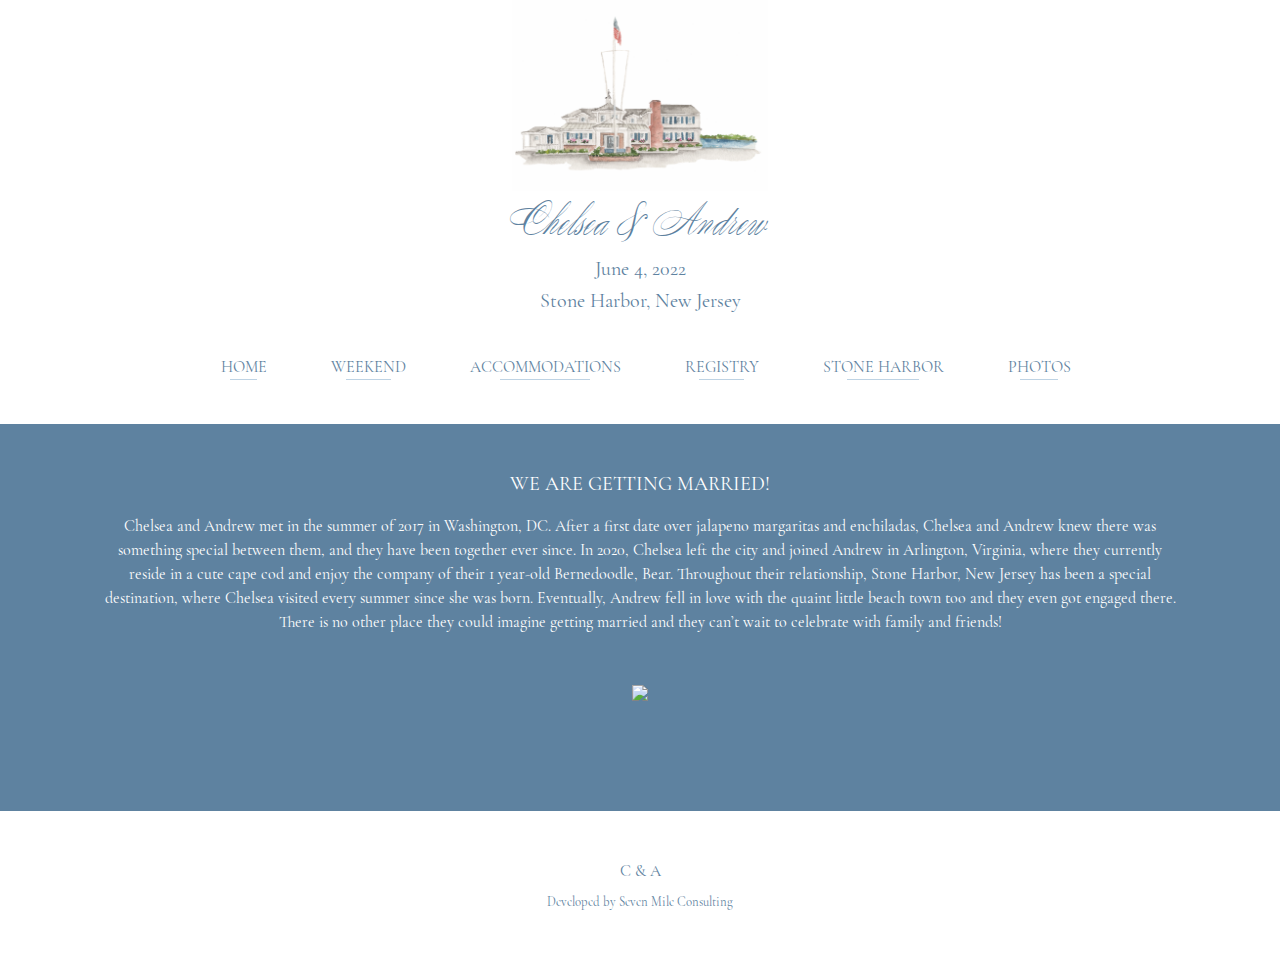
==== commit b40fe8c2: "Finishing touches" ====
--- a/index.html
+++ b/index.html
@@ -19,7 +19,7 @@
    
 <div class="masthead-content" id="Chelseaward">
 <h class="container">
-<h1 class="heroText">Chelsea <span class="amp">&amp;</span> Andrew</h1>
+<h1 class="heroText mozartClass">Chelsea &amp;&nbsp;&nbsp;Andrew</h1>
 
 <h5 class="heroText">June 4, 2022</h5>
 
@@ -69,7 +69,7 @@
 	<p class="ourStoryParagraph text-center">Chelsea and Andrew met in the summer of 2017 in Washington, DC. After a first date over jalapeno margaritas and enchiladas, Chelsea and Andrew knew there was something special between them, and they have been together ever since. In 2020, Chelsea left the city and joined Andrew in Arlington, Virginia, where they currently reside in a cute cape cod and enjoy the company of their 1 year-old Bernedoodle, Bear. Throughout their relationship, Stone Harbor, New Jersey has been a special destination, where Chelsea visited every summer since she was born. Eventually, Andrew fell in love with the quaint little beach town too and they even got engaged there. There is no other place they could imagine getting married and they can’t wait to celebrate with family and friends! </p>
 	<br>
 	<div class="col-lg-12 order-lg-1">
-		<img class="boatPicHome text-center" src='img/chelsea-andrew-peeks-014.jpg'></img>
+		<img class="boatPicHome text-center" src='img/Website Homepage Pic.JPG'></img>
 	</div>
 </div>		
 </div>
--- a/css/one-page-wonder.min.css
+++ b/css/one-page-wonder.min.css
@@ -1 +1 @@
-         @media only screen and (max-width: 575px) {.clubhouseimg { width:50vw;margin-top:70px;}      .ourStory{padding-top:40px !important;}      .rowHeaders{font-size:18px;font-weight:450;}      .weekendHeader     {font-size:1.5rem;font-weight:300;}      .ourStoryParagraph     {padding-left:40px;padding-right:40px;}      .ourStoryHeader     {padding-left:40px;padding-right:40px;}      .text-center     {padding-left:10px;padding-right:10px;padding-bottom:10px;}      .p-5     {padding:0 !important;margin-bottom:2rem !important;}      .weekendCols     {padding-left:20px;padding-top:25px;padding-bottom:25px;}      .photoCols     {padding-top:0px !important;padding-bottom:0px !important;}      .schedContainers   {margin-top:0px;}    .customNav{padding-left:11px !important;}    .photosPhotoWrapper   {padding-top:50px;width: 95vw;height: 100%;overflow: hidden;}    .photosPhoto   {background-size: cover;background-repeat: no-repeat;width: 90vw;height: 100vw;margin: 0 auto;}    .photoText{display:none;}    .photoTextMobile{padding-top:10px;font-size:20px;}    .schedRows   {margin-bottom:0px;}    .divSeparator{margin:0px;}    }        @media only screen and (min-width: 576px) {.clubhouseimg { width:40vw;margin-top:70px;}      .ourStory{padding-top:0px !important;}      .rowHeaders   {font-size:21px;}      .customNav{padding-left:11px !important;}      .col-sm-6     {max-width:100%;}    .photoText{display:none;}      .photoTextMobile{padding-top:10px;font-size:20px;}    .photosPhotoWrapper   {width: 500px;height: 575px;overflow: hidden;}    .photosPhoto   {background-size: cover;background-repeat: no-repeat;width: 500px;height: 500px;margin: 0 auto;}      .rightCol   {border-left:1px solid #5E82A0;padding-top:0px;}    #carouselExampleIndicators   {width: 500px;margin:0 auto;}    .text-center     {padding-left:10px;padding-right:10px;padding-bottom:10px;}      .p-5     {padding-left:0 !important;padding-right:0 !important;margin-bottom:2rem !important;}    }        @media only screen and (min-width: 768px) {.clubhouseimg { width:25vw;}    .photosPhotoWrapper   {width: 500px;height: 575px;overflow: hidden;}    .photosPhoto   {background-size: cover;background-repeat: no-repeat;width: 500px;height: 500px;margin: 0 auto;}    }     @media only screen and (max-width: 991px) {.custom-fixed-top { position: fixed;top: 0;right: 0;left: 0;z-index: 1030;}  }        @media only screen and (min-width: 992px) {.clubhouseimg { width:20vw;margin-top:0px;}    .rowHeaders   {font-size:24px;}            .col-sm-6     {max-width:50%;}   .customNav  {margin:0 auto;padding-left:11px !important;}    .photosPhotoWrapper   {width: 500px;height: 500px;overflow: hidden;}    .photosPhoto   {background-size: cover;background-repeat: no-repeat;width: 500px;height: 500px;margin: 0 auto;}      #heroTop     {width:600px;}      #heroBottom     {width:500px;margin-top:-40px;}      header.masthead{padding-top:100px;padding-bottom: 5rem;}      header.masthead .masthead-content .masthead-heading{font-size: 4rem;}      header.masthead .masthead-content .masthead-subheading{font-size: 2rem;}      .nav-link     {padding-left:2rem !important;padding-right:2rem !important;}      .nav-link:after     {content: "";display: block;margin: 0 auto;width: 60%;margin-bottom: 20px;border-bottom:1px solid rgb(190,211,228);}      .photoText{display:block;}    .schedContainers   {margin-top:10%;}    .navbar-custom{padding-top: 1rem;padding-bottom: 1rem;background-color: rgba(255,255,255, 0.7);}        .navbar-custom .navbar-brand{text-transform: uppercase;font-size: 1rem;letter-spacing: 0.1rem;font-weight: 500;color:#5E82A0;}        .navbar-custom .navbar-nav .nav-item .nav-link{text-transform: uppercase;font-size: 1rem;font-weight: 500;color:#5E82A0;font-family:Baskerville,"Goudy Old Style","Palatino","Book Antiqua",serif;}    }         @media only screen and (min-width: 1200px) {}    .boatPicHome   {width:100%;}        @font-face {font-family:Baskerville,"Goudy Old Style","Palatino","Book Antiqua",serif;src: url(../fonts/LuloCleanOne.otf) format("opentype");;}    html,body{overflow-x: hidden;font-family:Baskerville,"Goudy Old Style","Palatino","Book Antiqua",serif;}        h1,    h2,    h3,    h4,    h5,    h6{font-family:Baskerville,"Goudy Old Style","Palatino","Book Antiqua",serif;}        .btn-xl{text-transform: uppercase;padding: 1.5rem 3rem;font-size: 0.9rem;font-weight: 700;letter-spacing: 0.1rem;}        .bg-footer > div > p{color:rgb(46,46,46);}        .rounded-pill{border-radius: 5rem;}        .navbar-custom{padding-top: 1rem;padding-bottom: 1rem;background-color: rgba(255,255,255, 0.7);}        .navbar-custom .navbar-brand{text-transform: uppercase;font-size: 1rem;letter-spacing: 0.1rem;font-weight: 500;color:#5E82A0;}        .navbar-custom .navbar-nav .nav-item .nav-link{text-transform: uppercase;font-size: 1rem;font-weight: 500;color:#5E82A0;font-family:Baskerville,"Goudy Old Style","Palatino","Book Antiqua",serif;}        header.masthead{position: relative;overflow: hidden;padding-top:72px;padding-bottom: 3rem;background-color:white;}        #heroTop   {width:60vw;}        #heroBottom   {width:50vw;margin-top:-5px;}        header.masthead .masthead-content{z-index: 1;position: relative;}        header.masthead .masthead-content .masthead-heading{font-size: 3rem;color:rgba(54,101,138, 0.7);}        header.masthead .masthead-content .masthead-subheading{font-size: 1.5rem;color:rgba(190, 211, 228, 0.7);}    .bg-primary{background-color: #ee0979 !important;}        .btn-primary{background-color: #ee0979;border-color: #ee0979;}        .btn-primary:active, .btn-primary:focus, .btn-primary:hover{background-color: #bd0760 !important;border-color: #bd0760 !important;}        .btn-primary:focus{box-shadow: 0 0 0 0.2rem rgba(238, 9, 121, 0.5);}        .btn-secondary{background-color: #ff6a00;border-color: #ff6a00;}        .btn-secondary:active, .btn-secondary:focus, .btn-secondary:hover{background-color: #cc5500 !important;border-color: #cc5500 !important;}        .btn-secondary:focus{box-shadow: 0 0 0 0.2rem rgba(255, 106, 0, 0.5);}        .ourStory   {background-color:#5E82A0;color:white;}        .weekend   {background-color:white;color:#5E82A0;}        .Accommodations   {color:#5E82A0;}        .registry   {color:#5E82A0;}        .photos   {color:#5E82A0;}    .map   {color:#5E82A0;}        .iframeClass   {pointer-events:none;}        .iframeClass   {width:100%;}        .weekendHeader   {text-align:center;font-weight:300;}      .heroText   {color:#5E82A0;font-family:Baskerville,"Goudy Old Style","Palatino","Book Antiqua",serif;position:relative;font-weight:400;}        .sectionHeaders   {color:white;font-family:Baskerville,"Goudy Old Style","Palatino","Book Antiqua",serif;}    .mobileMenu   {width: 35px;height: 5px;background-color: #5E82A0;margin: 6px 0;}    .navbar-toggler   {outline-color:transparent !important;}    .collapsed   {outline-color:transparent !important;}    #carouselExampleIndicators   {margin:0 auto;}    .stemsBottom   {display:block;margin:0 auto;width:20vw;padding-bottom:5px;}    .rowText   {font-size:18px;color:#5E82A0;}    .weekendCols   {text-align: center;margin:0 auto;}    .whattodoCols   {text-align: center;padding-right:50px;padding-left:50px;}    .whattodoContainers:after   {content: "";display: block;margin: 0 auto;width: 60%;margin-bottom: 20px;border-bottom:1px solid rgb(190,211,228);}    .footerP   {color:#5E82A0 !important;margin-bottom:0 !important;}    .buttonCal   {width:50%;background: 0 0;border: 1px solid #5E82A0;color:#5E82A0;margin:5px;}    .buttonReg   {width:50%;background: 0 0;border: 1px solid #5E82A0;background-color:#5E82A0;color:white;margin:5px;}    .buttonReg:hover   {color:white;text-decoration:none;}    .row   {margin-right:0px;margin-left:0px !important;}    .schedPhotoWrapper   {width: 150px;height: 150px;border-radius: 50%;overflow: hidden;margin: 0 auto 30px auto;}        .schedPhoto   {background-size: cover;background-position: center;background-repeat: no-repeat;width: 150px;height: 150px;margin: auto;}    .regPhotoWrapper   {width: 200px;height: 200px;overflow: hidden;margin: 0 auto 30px auto;}    .regPhoto   {background-size: cover;background-position: center;background-repeat: no-repeat;width: 200px;height: 200px;margin: auto;}    .photosCenter   {background-position: center;}    .photosBottom   {background-position: center bottom;}    .photosTop   {background-position: center top;}        .photoText   {padding-top:40%;}    .amp{font-family:Baskerville,"Goudy Old Style","Palatino","Book Antiqua",serif;font-size:90%;font-style:italic;}   .container{padding-left:0px;padding-right:0px;}   .col-lg-6{padding-left:0px;padding-right:0px;}   .whattodoText  {font-size:14px;font-style:italic;}   .linkText  {cursor:pointer;}   .weekendHr{width: 60%;}  .divSeparator {margin:30px;}+         @media only screen and (max-width: 575px) {.clubhouseimg { width:50vw;margin-top:70px;}      .ourStory{padding-top:40px !important;}      .rowHeaders{font-size:18px;font-weight:450;}      .weekendHeader     {font-size:1.5rem;font-weight:300;}      .ourStoryParagraph     {padding-left:40px;padding-right:40px;}      .ourStoryHeader     {padding-left:40px;padding-right:40px;}      .text-center     {padding-left:10px;padding-right:10px;padding-bottom:10px;}      .p-5     {padding:0 !important;margin-bottom:2rem !important;}      .weekendCols     {padding-left:20px;padding-top:25px;padding-bottom:25px;}      .photoCols     {padding-top:0px !important;padding-bottom:0px !important;}      .schedContainers   {margin-top:0px;}    .customNav{padding-left:11px !important;}    .photosPhotoWrapper   {padding-top:50px;width: 95vw;height: 100%;overflow: hidden;}    .photosPhoto   {background-size: cover;background-repeat: no-repeat;width: 90vw;height: 100vw;margin: 0 auto;}    .photoText{display:none;}    .photoTextMobile{padding-top:10px;font-size:20px;}    .schedRows   {margin-bottom:0px;}    .divSeparator{margin:0px;}    }        @media only screen and (min-width: 576px) {.clubhouseimg { width:40vw;margin-top:70px;}      .ourStory{padding-top:0px !important;}      .rowHeaders   {font-size:21px;}      .customNav{padding-left:11px !important;}      .col-sm-6     {max-width:100%;}    .photoText{display:none;}      .photoTextMobile{padding-top:10px;font-size:20px;}    .photosPhotoWrapper   {width: 500px;height: 575px;overflow: hidden;}    .photosPhoto   {background-size: cover;background-repeat: no-repeat;width: 500px;height: 500px;margin: 0 auto;}      .rightCol   {border-left:.6px solid #5E82A0;padding-top:0px;}    #carouselExampleIndicators   {width: 500px;margin:0 auto;}    .text-center     {padding-left:10px;padding-right:10px;padding-bottom:10px;}      .p-5     {padding-left:0 !important;padding-right:0 !important;margin-bottom:2rem !important;}    }        @media only screen and (min-width: 768px) {.clubhouseimg { width:25vw;}    .photosPhotoWrapper   {width: 500px;height: 575px;overflow: hidden;}    .photosPhoto   {background-size: cover;background-repeat: no-repeat;width: 500px;height: 500px;margin: 0 auto;}    }     @media only screen and (max-width: 991px) {.custom-fixed-top { position: fixed;top: 0;right: 0;left: 0;z-index: 1030;}  }        @media only screen and (min-width: 992px) {.clubhouseimg { width:20vw;margin-top:0px;}    .rowHeaders   {font-size:24px;}            .col-sm-6     {max-width:50%;}   .customNav  {margin:0 auto;padding-left:11px !important;}    .photosPhotoWrapper   {width: 500px;height: 500px;overflow: hidden;}    .photosPhoto   {background-size: cover;background-repeat: no-repeat;width: 500px;height: 500px;margin: 0 auto;}      #heroTop     {width:600px;}      #heroBottom     {width:500px;margin-top:-40px;}      header.masthead{padding-top:100px;padding-bottom: 5rem;}      header.masthead .masthead-content .masthead-heading{font-size: 4rem;}      header.masthead .masthead-content .masthead-subheading{font-size: 2rem;}      .nav-link     {padding-left:2rem !important;padding-right:2rem !important;}      .nav-link:after     {content: "";display: block;margin: 0 auto;width: 60%;margin-bottom: 20px;border-bottom:1px solid rgb(190,211,228);}      .photoText{display:block;}    .schedContainers   {margin-top:10%;}    .navbar-custom{padding-top: 1rem;padding-bottom: 1rem;background-color: rgba(255,255,255, 0.7);}        .navbar-custom .navbar-brand{text-transform: uppercase;font-size: 1rem;letter-spacing: 0.1rem;font-weight: 500;color:#5E82A0;}        .navbar-custom .navbar-nav .nav-item .nav-link{text-transform: uppercase;font-size: 1rem;font-weight: 500;color:#5E82A0;font-family:'CormorantGaramond',"Goudy Old Style","Palatino","Book Antiqua",serif;}    }         @media only screen and (min-width: 1200px) {}    .boatPicHome   {width:100%;}        @font-face {font-family:'CormorantGaramond';src: url(../fonts/CormorantGaramond-Regular.ttf) format("truetype");;}        @font-face {font-family:'Mozart';src: url(../fonts/wolfgang_amadeus_mozart.ttf) format("truetype");;}    html,body{overflow-x: hidden;font-family:'CormorantGaramond',"Goudy Old Style","Palatino","Book Antiqua",serif;}        h1,    h2,    h3,    h4,    h5,    h6{font-family:'CormorantGaramond',"Goudy Old Style","Palatino","Book Antiqua",serif;}        .btn-xl{text-transform: uppercase;padding: 1.5rem 3rem;font-size: 0.9rem;font-weight: 700;letter-spacing: 0.1rem;}        .bg-footer > div > p{color:rgb(46,46,46);}        .rounded-pill{border-radius: 5rem;}        .navbar-custom{padding-top: 1rem;padding-bottom: 1rem;background-color: rgba(255,255,255, 0.7);}        .navbar-custom .navbar-brand{text-transform: uppercase;font-size: 1rem;letter-spacing: 0.1rem;font-weight: 500;color:#5E82A0;}        .navbar-custom .navbar-nav .nav-item .nav-link{text-transform: uppercase;font-size: 1rem;font-weight: 500;color:#5E82A0;font-family:'CormorantGaramond',"Goudy Old Style","Palatino","Book Antiqua",serif;}        header.masthead{position: relative;overflow: hidden;padding-top:72px;padding-bottom: 3rem;background-color:white;}        #heroTop   {width:60vw;}        #heroBottom   {width:50vw;margin-top:-5px;}        header.masthead .masthead-content{z-index: 1;position: relative;}        header.masthead .masthead-content .masthead-heading{font-size: 3rem;color:rgba(54,101,138, 0.7);}        header.masthead .masthead-content .masthead-subheading{font-size: 1.5rem;color:rgba(190, 211, 228, 0.7);}    .bg-primary{background-color: #ee0979 !important;}        .btn-primary{background-color: #ee0979;border-color: #ee0979;}        .btn-primary:active, .btn-primary:focus, .btn-primary:hover{background-color: #bd0760 !important;border-color: #bd0760 !important;}        .btn-primary:focus{box-shadow: 0 0 0 0.2rem rgba(238, 9, 121, 0.5);}        .btn-secondary{background-color: #ff6a00;border-color: #ff6a00;}        .btn-secondary:active, .btn-secondary:focus, .btn-secondary:hover{background-color: #cc5500 !important;border-color: #cc5500 !important;}        .btn-secondary:focus{box-shadow: 0 0 0 0.2rem rgba(255, 106, 0, 0.5);}        .ourStory   {background-color:#5E82A0;color:white;}        .weekend   {background-color:white;color:#5E82A0;}        .Accommodations   {color:#5E82A0;}        .registry   {color:#5E82A0;}        .photos   {color:#5E82A0;}    .map   {color:#5E82A0;}        .iframeClass   {pointer-events:none;}        .iframeClass   {width:100%;}        .weekendHeader   {text-align:center;font-weight:300;}      .heroText   {color:#5E82A0;font-family:'CormorantGaramond',"Goudy Old Style","Palatino","Book Antiqua",serif;position:relative;font-weight:400;}        .sectionHeaders   {color:white;font-family:'CormorantGaramond',"Goudy Old Style","Palatino","Book Antiqua",serif;}    .mobileMenu   {width: 35px;height: 5px;background-color: #5E82A0;margin: 6px 0;}    .navbar-toggler   {outline-color:transparent !important;}    .collapsed   {outline-color:transparent !important;}    #carouselExampleIndicators   {margin:0 auto;}    .stemsBottom   {display:block;margin:0 auto;width:20vw;padding-bottom:5px;}    .rowText   {font-size:18px;color:#5E82A0;}    .weekendCols   {text-align: center;margin:0 auto;}    .whattodoCols   {text-align: center;padding-right:50px;padding-left:50px;}    .whattodoContainers:after   {content: "";display: block;margin: 0 auto;width: 60%;margin-bottom: 20px;border-bottom:1px solid rgb(190,211,228);}    .footerP   {color:#5E82A0 !important;margin-bottom:0 !important;}    .buttonCal   {width:50%;background: 0 0;border: 1px solid #5E82A0;color:#5E82A0;margin:5px;}    .buttonReg   {width:50%;background: 0 0;border: 1px solid #5E82A0;background-color:#5E82A0;color:white;margin:5px;}    .buttonReg:hover   {color:white;text-decoration:none;}    .row   {margin-right:0px;margin-left:0px !important;}    .schedPhotoWrapper   {width: 150px;height: 150px;border-radius: 50%;overflow: hidden;margin: 0 auto 30px auto;}        .schedPhoto   {background-size: cover;background-position: center;background-repeat: no-repeat;width: 150px;height: 150px;margin: auto;}    .regPhotoWrapper   {overflow: hidden;margin: 0 auto 30px auto;}    .regPhoto   {background-size: cover;background-position: center;background-repeat: no-repeat;margin: auto;}    .photosCenter   {background-position: center;}    .photosBottom   {background-position: center bottom;}    .photosTop   {background-position: center top;}        .photoText   {padding-top:40%;}    .amp{font-family:'CormorantGaramond',"Goudy Old Style","Palatino","Book Antiqua",serif;font-size:90%;font-style:italic;}   .container{padding-left:0px;padding-right:0px;}   .col-lg-6{padding-left:0px;padding-right:0px;}   .whattodoText  {font-size:14px;font-style:italic;}   .linkText  {cursor:pointer;}   .weekendHr{width: 60%;}  .divSeparator {margin:30px;}  .mozartClass {font-family:'Mozart',Arial,sans-serif;}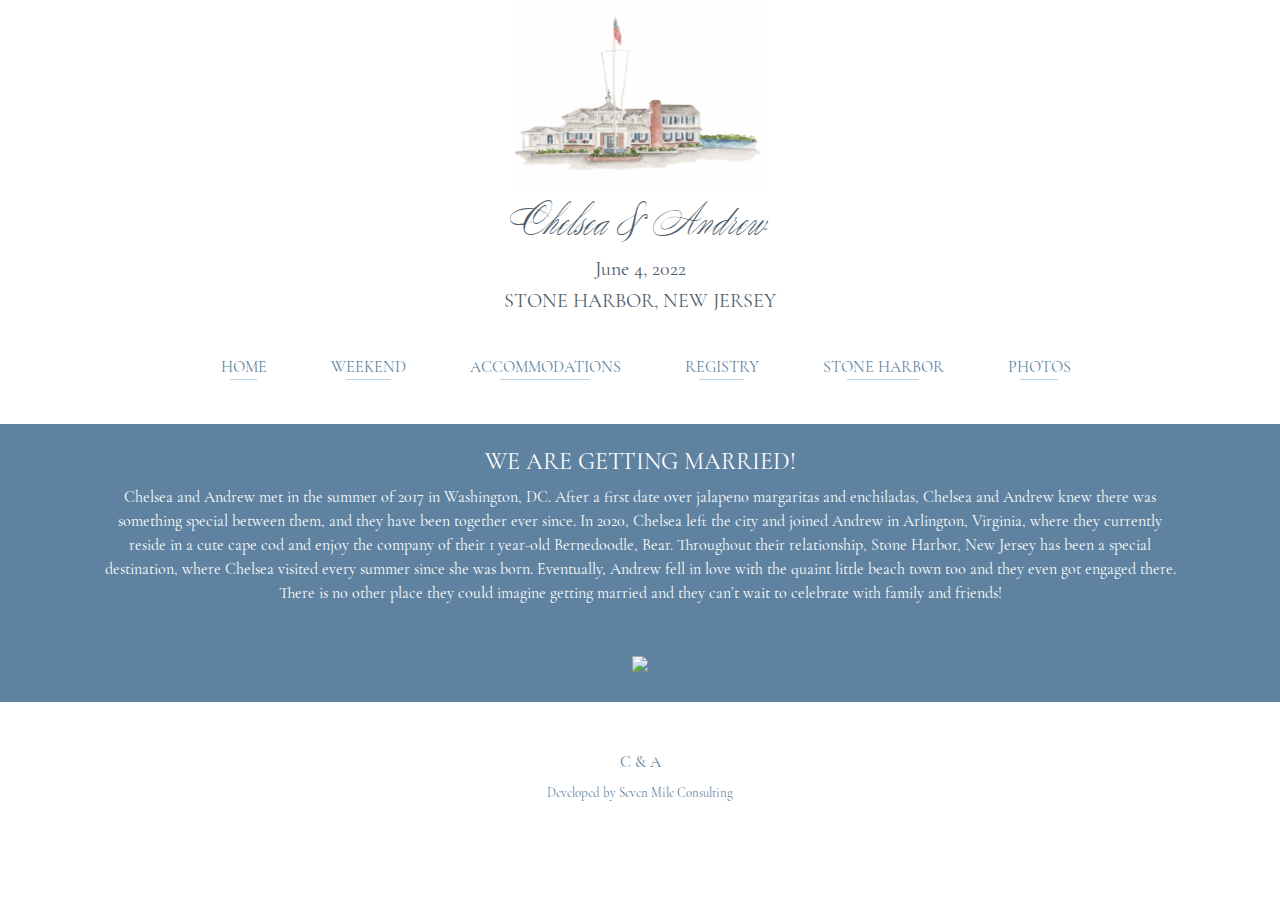
==== commit 31baaf09: "Recent tweaks" ====
--- a/index.html
+++ b/index.html
@@ -23,7 +23,7 @@
 
 <h5 class="heroText">June 4, 2022</h5>
 
-<h5 class="heroText">Stone Harbor, New Jersey</h5>
+<h5 class="heroText">STONE HARBOR, NEW JERSEY</h5>
 </header>
 
 <nav class="navbar navbar-expand-lg navbar-dark navbar-custom custom-fixed-top">
@@ -63,8 +63,8 @@
 <div class="container">
 	<div class="text-center row align-items-center">
 	<div class="text-center col-lg-12 order-lg-1">
-	<div class="p-5">
-	<h5 class="sectionHeaders ourStoryHeader text-center">WE ARE GETTING MARRIED!</h5>
+		<br>
+	<h4 class="weekendHeader">WE ARE GETTING MARRIED!</h4>
 
 	<p class="ourStoryParagraph text-center">Chelsea and Andrew met in the summer of 2017 in Washington, DC. After a first date over jalapeno margaritas and enchiladas, Chelsea and Andrew knew there was something special between them, and they have been together ever since. In 2020, Chelsea left the city and joined Andrew in Arlington, Virginia, where they currently reside in a cute cape cod and enjoy the company of their 1 year-old Bernedoodle, Bear. Throughout their relationship, Stone Harbor, New Jersey has been a special destination, where Chelsea visited every summer since she was born. Eventually, Andrew fell in love with the quaint little beach town too and they even got engaged there. There is no other place they could imagine getting married and they can’t wait to celebrate with family and friends! </p>
 	<br>
--- a/css/one-page-wonder.min.css
+++ b/css/one-page-wonder.min.css
@@ -1 +1 @@
-         @media only screen and (max-width: 575px) {.clubhouseimg { width:50vw;margin-top:70px;}      .ourStory{padding-top:40px !important;}      .rowHeaders{font-size:18px;font-weight:450;}      .weekendHeader     {font-size:1.5rem;font-weight:300;}      .ourStoryParagraph     {padding-left:40px;padding-right:40px;}      .ourStoryHeader     {padding-left:40px;padding-right:40px;}      .text-center     {padding-left:10px;padding-right:10px;padding-bottom:10px;}      .p-5     {padding:0 !important;margin-bottom:2rem !important;}      .weekendCols     {padding-left:20px;padding-top:25px;padding-bottom:25px;}      .photoCols     {padding-top:0px !important;padding-bottom:0px !important;}      .schedContainers   {margin-top:0px;}    .customNav{padding-left:11px !important;}    .photosPhotoWrapper   {padding-top:50px;width: 95vw;height: 100%;overflow: hidden;}    .photosPhoto   {background-size: cover;background-repeat: no-repeat;width: 90vw;height: 100vw;margin: 0 auto;}    .photoText{display:none;}    .photoTextMobile{padding-top:10px;font-size:20px;}    .schedRows   {margin-bottom:0px;}    .divSeparator{margin:0px;}    }        @media only screen and (min-width: 576px) {.clubhouseimg { width:40vw;margin-top:70px;}      .ourStory{padding-top:0px !important;}      .rowHeaders   {font-size:21px;}      .customNav{padding-left:11px !important;}      .col-sm-6     {max-width:100%;}    .photoText{display:none;}      .photoTextMobile{padding-top:10px;font-size:20px;}    .photosPhotoWrapper   {width: 500px;height: 575px;overflow: hidden;}    .photosPhoto   {background-size: cover;background-repeat: no-repeat;width: 500px;height: 500px;margin: 0 auto;}      .rightCol   {border-left:.6px solid #5E82A0;padding-top:0px;}    #carouselExampleIndicators   {width: 500px;margin:0 auto;}    .text-center     {padding-left:10px;padding-right:10px;padding-bottom:10px;}      .p-5     {padding-left:0 !important;padding-right:0 !important;margin-bottom:2rem !important;}    }        @media only screen and (min-width: 768px) {.clubhouseimg { width:25vw;}    .photosPhotoWrapper   {width: 500px;height: 575px;overflow: hidden;}    .photosPhoto   {background-size: cover;background-repeat: no-repeat;width: 500px;height: 500px;margin: 0 auto;}    }     @media only screen and (max-width: 991px) {.custom-fixed-top { position: fixed;top: 0;right: 0;left: 0;z-index: 1030;}  }        @media only screen and (min-width: 992px) {.clubhouseimg { width:20vw;margin-top:0px;}    .rowHeaders   {font-size:24px;}            .col-sm-6     {max-width:50%;}   .customNav  {margin:0 auto;padding-left:11px !important;}    .photosPhotoWrapper   {width: 500px;height: 500px;overflow: hidden;}    .photosPhoto   {background-size: cover;background-repeat: no-repeat;width: 500px;height: 500px;margin: 0 auto;}      #heroTop     {width:600px;}      #heroBottom     {width:500px;margin-top:-40px;}      header.masthead{padding-top:100px;padding-bottom: 5rem;}      header.masthead .masthead-content .masthead-heading{font-size: 4rem;}      header.masthead .masthead-content .masthead-subheading{font-size: 2rem;}      .nav-link     {padding-left:2rem !important;padding-right:2rem !important;}      .nav-link:after     {content: "";display: block;margin: 0 auto;width: 60%;margin-bottom: 20px;border-bottom:1px solid rgb(190,211,228);}      .photoText{display:block;}    .schedContainers   {margin-top:10%;}    .navbar-custom{padding-top: 1rem;padding-bottom: 1rem;background-color: rgba(255,255,255, 0.7);}        .navbar-custom .navbar-brand{text-transform: uppercase;font-size: 1rem;letter-spacing: 0.1rem;font-weight: 500;color:#5E82A0;}        .navbar-custom .navbar-nav .nav-item .nav-link{text-transform: uppercase;font-size: 1rem;font-weight: 500;color:#5E82A0;font-family:'CormorantGaramond',"Goudy Old Style","Palatino","Book Antiqua",serif;}    }         @media only screen and (min-width: 1200px) {}    .boatPicHome   {width:100%;}        @font-face {font-family:'CormorantGaramond';src: url(../fonts/CormorantGaramond-Regular.ttf) format("truetype");;}        @font-face {font-family:'Mozart';src: url(../fonts/wolfgang_amadeus_mozart.ttf) format("truetype");;}    html,body{overflow-x: hidden;font-family:'CormorantGaramond',"Goudy Old Style","Palatino","Book Antiqua",serif;}        h1,    h2,    h3,    h4,    h5,    h6{font-family:'CormorantGaramond',"Goudy Old Style","Palatino","Book Antiqua",serif;}        .btn-xl{text-transform: uppercase;padding: 1.5rem 3rem;font-size: 0.9rem;font-weight: 700;letter-spacing: 0.1rem;}        .bg-footer > div > p{color:rgb(46,46,46);}        .rounded-pill{border-radius: 5rem;}        .navbar-custom{padding-top: 1rem;padding-bottom: 1rem;background-color: rgba(255,255,255, 0.7);}        .navbar-custom .navbar-brand{text-transform: uppercase;font-size: 1rem;letter-spacing: 0.1rem;font-weight: 500;color:#5E82A0;}        .navbar-custom .navbar-nav .nav-item .nav-link{text-transform: uppercase;font-size: 1rem;font-weight: 500;color:#5E82A0;font-family:'CormorantGaramond',"Goudy Old Style","Palatino","Book Antiqua",serif;}        header.masthead{position: relative;overflow: hidden;padding-top:72px;padding-bottom: 3rem;background-color:white;}        #heroTop   {width:60vw;}        #heroBottom   {width:50vw;margin-top:-5px;}        header.masthead .masthead-content{z-index: 1;position: relative;}        header.masthead .masthead-content .masthead-heading{font-size: 3rem;color:rgba(54,101,138, 0.7);}        header.masthead .masthead-content .masthead-subheading{font-size: 1.5rem;color:rgba(190, 211, 228, 0.7);}    .bg-primary{background-color: #ee0979 !important;}        .btn-primary{background-color: #ee0979;border-color: #ee0979;}        .btn-primary:active, .btn-primary:focus, .btn-primary:hover{background-color: #bd0760 !important;border-color: #bd0760 !important;}        .btn-primary:focus{box-shadow: 0 0 0 0.2rem rgba(238, 9, 121, 0.5);}        .btn-secondary{background-color: #ff6a00;border-color: #ff6a00;}        .btn-secondary:active, .btn-secondary:focus, .btn-secondary:hover{background-color: #cc5500 !important;border-color: #cc5500 !important;}        .btn-secondary:focus{box-shadow: 0 0 0 0.2rem rgba(255, 106, 0, 0.5);}        .ourStory   {background-color:#5E82A0;color:white;}        .weekend   {background-color:white;color:#5E82A0;}        .Accommodations   {color:#5E82A0;}        .registry   {color:#5E82A0;}        .photos   {color:#5E82A0;}    .map   {color:#5E82A0;}        .iframeClass   {pointer-events:none;}        .iframeClass   {width:100%;}        .weekendHeader   {text-align:center;font-weight:300;}      .heroText   {color:#5E82A0;font-family:'CormorantGaramond',"Goudy Old Style","Palatino","Book Antiqua",serif;position:relative;font-weight:400;}        .sectionHeaders   {color:white;font-family:'CormorantGaramond',"Goudy Old Style","Palatino","Book Antiqua",serif;}    .mobileMenu   {width: 35px;height: 5px;background-color: #5E82A0;margin: 6px 0;}    .navbar-toggler   {outline-color:transparent !important;}    .collapsed   {outline-color:transparent !important;}    #carouselExampleIndicators   {margin:0 auto;}    .stemsBottom   {display:block;margin:0 auto;width:20vw;padding-bottom:5px;}    .rowText   {font-size:18px;color:#5E82A0;}    .weekendCols   {text-align: center;margin:0 auto;}    .whattodoCols   {text-align: center;padding-right:50px;padding-left:50px;}    .whattodoContainers:after   {content: "";display: block;margin: 0 auto;width: 60%;margin-bottom: 20px;border-bottom:1px solid rgb(190,211,228);}    .footerP   {color:#5E82A0 !important;margin-bottom:0 !important;}    .buttonCal   {width:50%;background: 0 0;border: 1px solid #5E82A0;color:#5E82A0;margin:5px;}    .buttonReg   {width:50%;background: 0 0;border: 1px solid #5E82A0;background-color:#5E82A0;color:white;margin:5px;}    .buttonReg:hover   {color:white;text-decoration:none;}    .row   {margin-right:0px;margin-left:0px !important;}    .schedPhotoWrapper   {width: 150px;height: 150px;border-radius: 50%;overflow: hidden;margin: 0 auto 30px auto;}        .schedPhoto   {background-size: cover;background-position: center;background-repeat: no-repeat;width: 150px;height: 150px;margin: auto;}    .regPhotoWrapper   {overflow: hidden;margin: 0 auto 30px auto;}    .regPhoto   {background-size: cover;background-position: center;background-repeat: no-repeat;margin: auto;}    .photosCenter   {background-position: center;}    .photosBottom   {background-position: center bottom;}    .photosTop   {background-position: center top;}        .photoText   {padding-top:40%;}    .amp{font-family:'CormorantGaramond',"Goudy Old Style","Palatino","Book Antiqua",serif;font-size:90%;font-style:italic;}   .container{padding-left:0px;padding-right:0px;}   .col-lg-6{padding-left:0px;padding-right:0px;}   .whattodoText  {font-size:14px;font-style:italic;}   .linkText  {cursor:pointer;}   .weekendHr{width: 60%;}  .divSeparator {margin:30px;}  .mozartClass {font-family:'Mozart',Arial,sans-serif;}+         @media only screen and (max-width: 575px) {.clubhouseimg { width:50vw;margin-top:70px;}      .ourStory{padding-top:40px !important;}      .rowHeaders{font-size:18px;font-weight:450;}      .weekendHeader     {font-size:1.5rem;font-weight:300;}      .ourStoryParagraph     {padding-left:40px;padding-right:40px;}      .ourStoryHeader     {padding-left:40px;padding-right:40px;}      .text-center     {padding-left:10px;padding-right:10px;padding-bottom:10px;}      .p-5     {padding:0 !important;margin-bottom:2rem !important;}      .weekendCols     {padding-left:20px;padding-top:25px;padding-bottom:25px;}      .photoCols     {padding-top:0px !important;padding-bottom:0px !important;}      .schedContainers   {margin-top:0px;}    .customNav{padding-left:11px !important;}    .photosPhotoWrapper   {padding-top:50px;width: 95vw;height: 100%;overflow: hidden;}    .photosPhoto   {background-size: cover;background-repeat: no-repeat;width: 90vw;height: 100vw;margin: 0 auto;}    .photoText{display:none;}    .photoTextMobile{padding-top:10px;font-size:20px;}    .schedRows   {margin-bottom:0px;}    .divSeparator{margin:0px;}    }        @media only screen and (min-width: 576px) {.clubhouseimg { width:40vw;margin-top:70px;}      .ourStory{padding-top:0px !important;}      .rowHeaders   {font-size:21px;}      .customNav{padding-left:11px !important;}      .col-sm-6     {max-width:100%;}    .photoText{display:none;}      .photoTextMobile{padding-top:10px;font-size:20px;}    .photosPhotoWrapper   {width: 500px;height: 575px;overflow: hidden;}    .photosPhoto   {background-size: cover;background-repeat: no-repeat;width: 500px;height: 500px;margin: 0 auto;}      .rightCol   {border-left:.6px solid #5E82A0;padding-top:0px;}    #carouselExampleIndicators   {width: 500px;margin:0 auto;}    .text-center     {padding-left:10px;padding-right:10px;padding-bottom:10px;}      .p-5     {padding-left:0 !important;padding-right:0 !important;margin-bottom:2rem !important;}    }        @media only screen and (min-width: 768px) {.clubhouseimg { width:25vw;}    .photosPhotoWrapper   {width: 500px;height: 575px;overflow: hidden;}    .photosPhoto   {background-size: cover;background-repeat: no-repeat;width: 500px;height: 500px;margin: 0 auto;}    }     @media only screen and (max-width: 991px) {.custom-fixed-top { position: fixed;top: 0;right: 0;left: 0;z-index: 1030;}  }        @media only screen and (min-width: 992px) {.clubhouseimg { width:20vw;margin-top:0px;}    .rowHeaders   {font-size:24px;}            .col-sm-6     {max-width:50%;}   .customNav  {margin:0 auto;padding-left:11px !important;}    .photosPhotoWrapper   {width: 500px;height: 500px;overflow: hidden;}    .photosPhoto   {background-size: cover;background-repeat: no-repeat;width: 500px;height: 500px;margin: 0 auto;}      #heroTop     {width:600px;}      #heroBottom     {width:500px;margin-top:-40px;}      header.masthead{padding-top:100px;padding-bottom: 5rem;}      header.masthead .masthead-content .masthead-heading{font-size: 4rem;}      header.masthead .masthead-content .masthead-subheading{font-size: 2rem;}      .nav-link     {padding-left:2rem !important;padding-right:2rem !important;}      .nav-link:after     {content: "";display: block;margin: 0 auto;width: 60%;margin-bottom: 20px;border-bottom:1px solid rgb(190,211,228);}      .photoText{display:block;}    .schedContainers   {margin-top:10%;}    .navbar-custom{padding-top: 1rem;padding-bottom: 1rem;background-color: rgba(255,255,255, 0.7);}        .navbar-custom .navbar-brand{text-transform: uppercase;font-size: 1rem;letter-spacing: 0.1rem;font-weight: 500;color:#5E82A0;}        .navbar-custom .navbar-nav .nav-item .nav-link{text-transform: uppercase;font-size: 1rem;font-weight: 500;color:#5E82A0;font-family:'CormorantGaramond',"Goudy Old Style","Palatino","Book Antiqua",serif;}    }         @media only screen and (min-width: 1200px) {}    .boatPicHome   {width:100%;}        @font-face {font-family:'CormorantGaramond';src: url(../fonts/CormorantGaramond-Regular.ttf) format("truetype");;}        @font-face {font-family:'Mozart';src: url(../fonts/wolfgang_amadeus_mozart.ttf) format("truetype");;}    html,body{overflow-x: hidden;font-family:'CormorantGaramond',"Goudy Old Style","Palatino","Book Antiqua",serif;}        h1,    h2,    h3,    h4,    h5,    h6{font-family:'CormorantGaramond',"Goudy Old Style","Palatino","Book Antiqua",serif;}        .btn-xl{text-transform: uppercase;padding: 1.5rem 3rem;font-size: 0.9rem;font-weight: 700;letter-spacing: 0.1rem;}        .bg-footer > div > p{color:rgb(46,46,46);}        .rounded-pill{border-radius: 5rem;}        .navbar-custom{padding-top: 1rem;padding-bottom: 1rem;background-color: rgba(255,255,255, 0.7);}        .navbar-custom .navbar-brand{text-transform: uppercase;font-size: 1rem;letter-spacing: 0.1rem;font-weight: 500;color:#5E82A0;}        .navbar-custom .navbar-nav .nav-item .nav-link{text-transform: uppercase;font-size: 1rem;font-weight: 500;color:#5E82A0;font-family:'CormorantGaramond',"Goudy Old Style","Palatino","Book Antiqua",serif;}        header.masthead{position: relative;overflow: hidden;padding-top:72px;padding-bottom: 3rem;background-color:white;}        #heroTop   {width:60vw;}        #heroBottom   {width:50vw;margin-top:-5px;}        header.masthead .masthead-content{z-index: 1;position: relative;}        header.masthead .masthead-content .masthead-heading{font-size: 3rem;color:rgba(54,101,138, 0.7);}        header.masthead .masthead-content .masthead-subheading{font-size: 1.5rem;color:rgba(190, 211, 228, 0.7);}    .bg-primary{background-color: #ee0979 !important;}        .btn-primary{background-color: #ee0979;border-color: #ee0979;}        .btn-primary:active, .btn-primary:focus, .btn-primary:hover{background-color: #bd0760 !important;border-color: #bd0760 !important;}        .btn-primary:focus{box-shadow: 0 0 0 0.2rem rgba(238, 9, 121, 0.5);}        .btn-secondary{background-color: #ff6a00;border-color: #ff6a00;}        .btn-secondary:active, .btn-secondary:focus, .btn-secondary:hover{background-color: #cc5500 !important;border-color: #cc5500 !important;}        .btn-secondary:focus{box-shadow: 0 0 0 0.2rem rgba(255, 106, 0, 0.5);}        .ourStory   {background-color:#5E82A0;color:white;}        .weekend   {background-color:white;color:#5E82A0;}        .Accommodations   {color:#5E82A0;}        .registry   {color:#5E82A0;}        .photos   {color:#5E82A0;}    .map   {color:#5E82A0;}        .iframeClass   {pointer-events:none;}        .iframeClass   {width:100%;}        .weekendHeader   {text-align:center;font-weight:300;}      .heroText   {color:#4D5B6A;font-family:'CormorantGaramond',"Goudy Old Style","Palatino","Book Antiqua",serif;position:relative;font-weight:400;}        .sectionHeaders   {color:white;font-family:'CormorantGaramond',"Goudy Old Style","Palatino","Book Antiqua",serif;}    .mobileMenu   {width: 35px;height: 5px;background-color: #5E82A0;margin: 6px 0;}    .navbar-toggler   {outline-color:transparent !important;}    .collapsed   {outline-color:transparent !important;}    #carouselExampleIndicators   {margin:0 auto;}    .stemsBottom   {display:block;margin:0 auto;width:20vw;padding-bottom:5px;}    .rowText   {font-size:18px;color:#5E82A0;}    .weekendCols   {text-align: center;margin:0 auto;}    .whattodoCols   {text-align: center;padding-right:50px;padding-left:50px;}    .whattodoContainers:after   {content: "";display: block;margin: 0 auto;width: 60%;margin-bottom: 20px;border-bottom:1px solid rgb(190,211,228);}    .footerP   {color:#5E82A0 !important;margin-bottom:0 !important;}    .buttonCal   {width:50%;background: 0 0;border: 1px solid #5E82A0;color:#5E82A0;margin:5px;}    .buttonReg   {width:50%;background: 0 0;border: 1px solid #5E82A0;background-color:#5E82A0;color:white;margin:5px;}    .buttonReg:hover   {color:white;text-decoration:none;}    .row   {margin-right:0px;margin-left:0px !important;}    .schedPhotoWrapper   {width: 150px;height: 150px;border-radius: 50%;overflow: hidden;margin: 0 auto 30px auto;}        .schedPhoto   {background-size: cover;background-position: center;background-repeat: no-repeat;width: 150px;height: 150px;margin: auto;}    .regPhotoWrapper   {overflow: hidden;margin: 0 auto 30px auto;}    .regPhoto   {background-size: cover;background-position: center;background-repeat: no-repeat;margin: auto;}    .regPhotosWrapper   {width: 200px;height: 200px;overflow: hidden;margin: 0 auto 30px auto;}    .regPhotos   {width: 200px;height: 200px;background-size: cover;background-position: center;background-repeat: no-repeat;margin: auto;}    .photosCenter   {background-position: center;}    .photosBottom   {background-position: center bottom;}    .photosTop   {background-position: center top;}        .photoText   {padding-top:40%;}    .amp{font-family:'CormorantGaramond',"Goudy Old Style","Palatino","Book Antiqua",serif;font-size:90%;font-style:italic;}   .container{padding-left:0px;padding-right:0px;}   .col-lg-6{padding-left:0px;padding-right:0px;}   .whattodoText  {font-size:14px;font-style:italic;}   .linkText  {cursor:pointer;}   .weekendHr{width: 60%;}  .divSeparator {margin:30px;}  .mozartClass {font-family:'Mozart',Arial,sans-serif;}